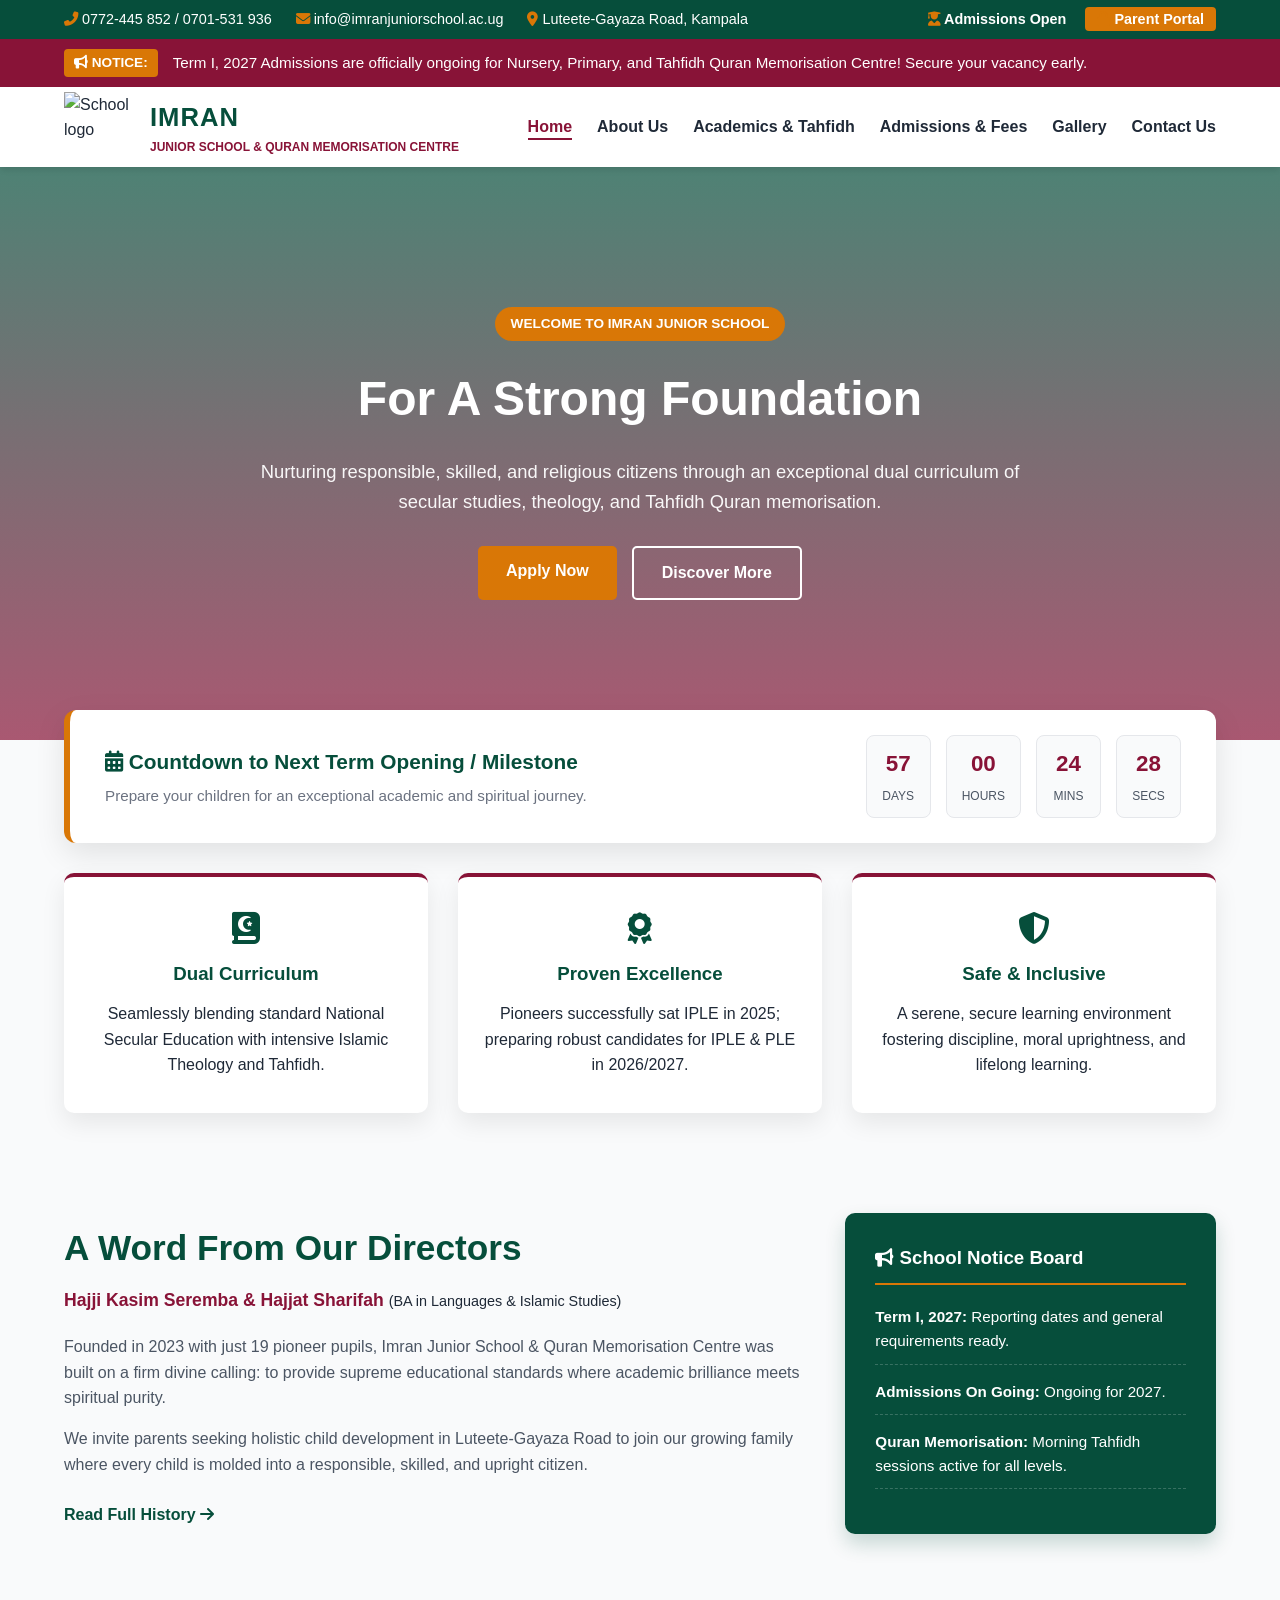
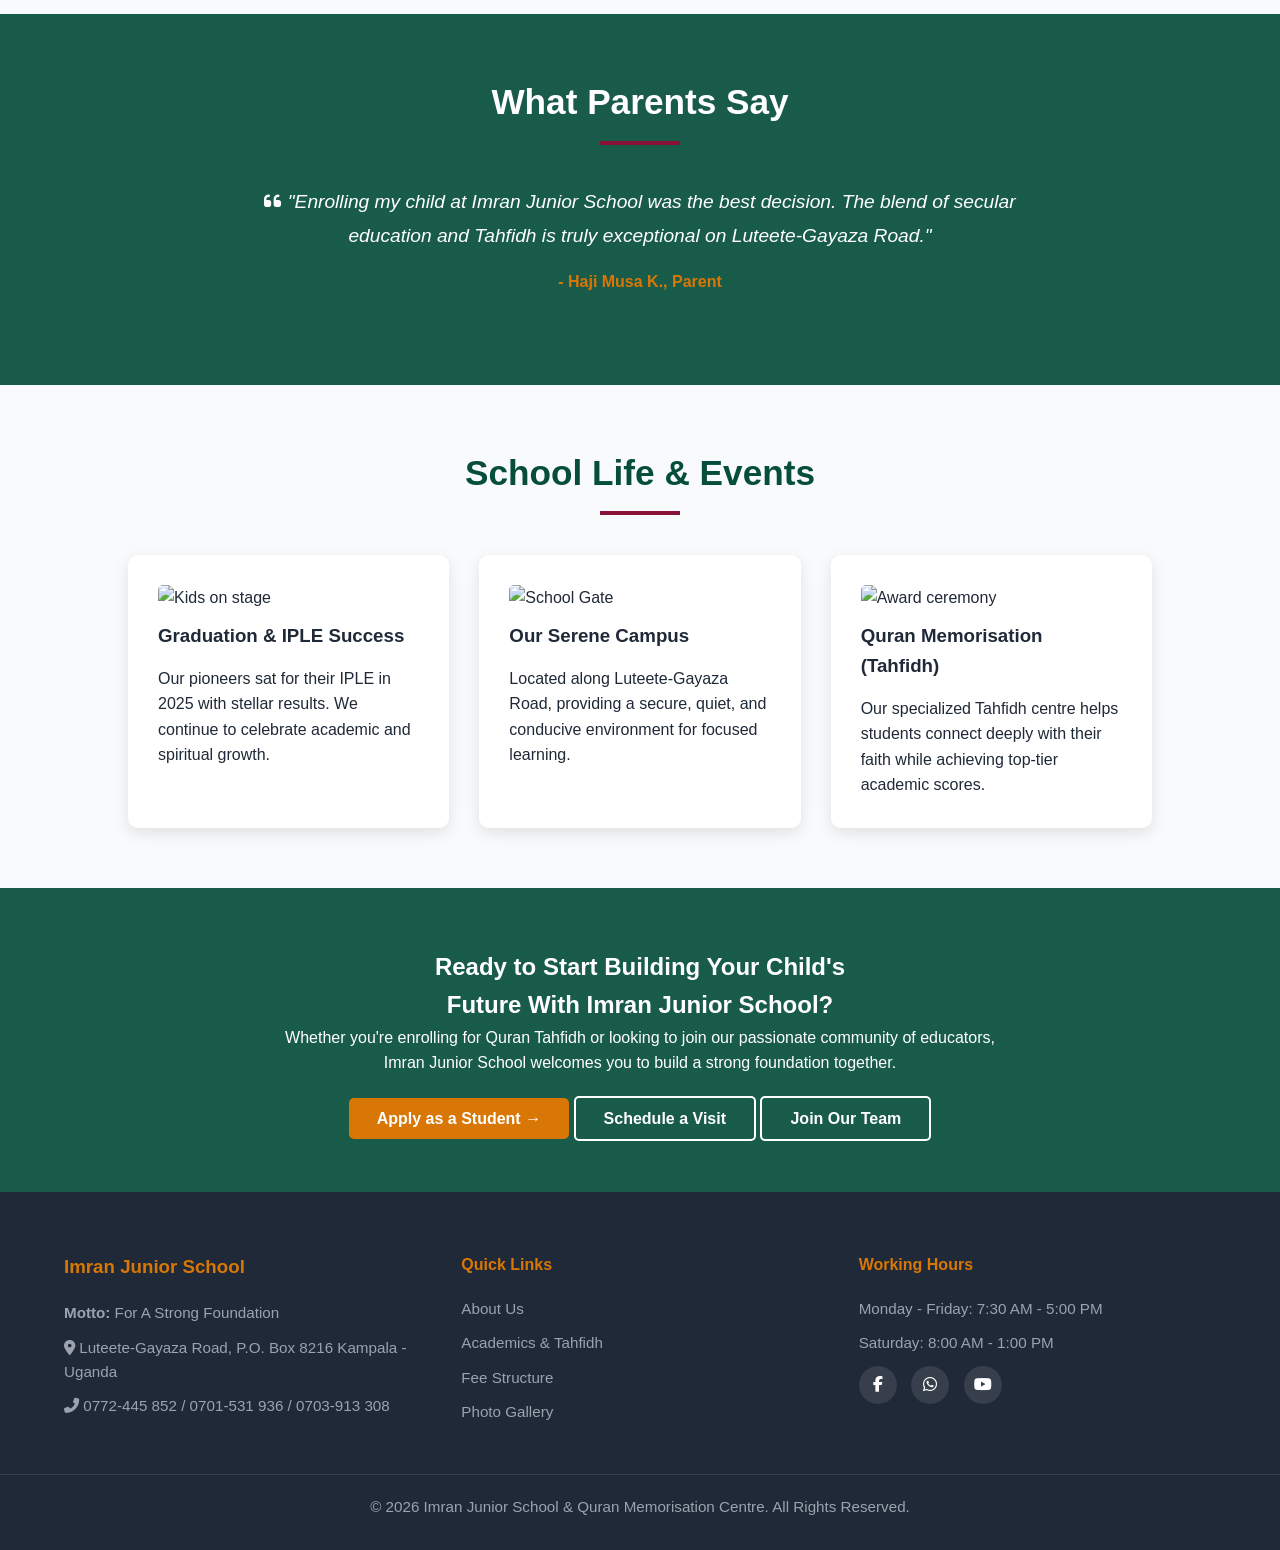
==== index.html @ ab1c9aec "Add files via upload" ====
<!DOCTYPE html>
<html lang="en">
<head>
    <meta charset="UTF-8">
    <meta name="viewport" content="width=device-width, initial-scale=1.0">
    
    <!-- Comprehensive SEO Meta Tags -->
    <title>Imran Junior School & Quran Memorisation Centre | Home</title>
    <meta name="description" content="Imran Junior School & Quran Memorisation Centre along Luteete-Gayaza Road provides an exceptional dual curriculum blending national secular primary education, Islamic theology, and Tahfidh Quran memorisation.">
    <meta name="keywords" content="Imran Junior School, dual curriculum schools Uganda, Quran memorisation centre Kampala, Tahfidh school Luteete Gayaza Road, primary schools in Uganda, Islamic and secular education">
    <meta name="author" content="Imran Junior School">
    <link rel="canonical" href="https://imranjuniorschool.ac.ug/">

    <!-- Open Graph / Social Media Meta Tags (Facebook, WhatsApp, LinkedIn, Instagram) -->
    <meta property="og:type" content="website">
    <meta property="og:url" content="https://imranjuniorschool.ac.ug/">
    <meta property="og:title" content="Imran Junior School & Quran Memorisation Centre">
    <meta property="og:description" content="Discover excellence in dual curriculum education—blending secular primary studies with intensive Tahfidh Quran memorisation along Luteete-Gayaza Road.">
    <meta property="og:image" content="https://imranjuniorschool.ac.ug/images/Entrance.jpeg">

    <!-- Twitter / X Card Meta Tags -->
    <meta name="twitter:card" content="summary_large_image">
    <meta name="twitter:title" content="Imran Junior School & Quran Memorisation Centre">
    <meta name="twitter:description" content="Nurturing responsible, skilled, and religious citizens through an exceptional dual curriculum of secular and religious studies.">
    <meta name="twitter:image" content="https://imranjuniorschool.ac.ug/images/Entrance.jpeg">

    <link rel="icon" type="image/png" href="images/icon.png">
    <link rel="stylesheet" href="style.css">
    <link rel="stylesheet" href="https://cdnjs.cloudflare.com/ajax/libs/font-awesome/6.4.0/css/all.min.css">
</head>
<body>
    <!-- Top Bar -->
    <div class="top-bar">
        <div class="container top-bar-flex">
            <div class="contact-info">
                <span><i class="fas fa-phone-alt"></i> 0772-445 852 / 0701-531 936</span>
                <span><i class="fas fa-envelope"></i> info@imranjuniorschool.ac.ug</span>
                <span><i class="fas fa-map-marker-alt"></i> Luteete-Gayaza Road, Kampala</span>
            </div>
            <div class="portal-links">
                <a href="admissions.html"><i class="fas fa-user-graduate"></i> Admissions Open</a>
                <a href="contact.html" class="portal-btn"><i class="fas fa-lock"></i> Parent Portal</a>
            </div>
        </div>
    </div>

    <!-- Live Announcements Ticker -->
    <div class="announcement-ticker">
        <div class="container ticker-flex">
            <span class="ticker-badge"><i class="fas fa-bullhorn"></i> NOTICE:</span>
            <div class="ticker-text">
                <p>Term I, 2027 Admissions are officially ongoing for Nursery, Primary, and Tahfidh Quran Memorisation Centre! Secure your vacancy early.</p>
            </div>
        </div>
    </div>

    <!-- Navigation Header -->
    <header class="header">
        <div class="container nav-container">
            <div class="logo-icon">
                <img src="images/icon.png" alt="School logo" width="70" height="70">
                <div class="logo">
                    <h1>IMRAN</h1>
                    <p>Junior School & Quran Memorisation Centre</p>
                </div>                
            </div>
            <nav class="navbar" id="navbar">
                <ul class="nav-links">
                    <li><a href="index.html" class="active">Home</a></li>
                    <li><a href="about.html">About Us</a></li>
                    <li><a href="academics.html">Academics & Tahfidh</a></li>
                    <li><a href="admissions.html">Admissions & Fees</a></li>
                    <li><a href="gallery.html">Gallery</a></li>
                    <li><a href="contact.html">Contact Us</a></li>
                </ul>
            </nav>
            <div class="menu-toggle" id="mobile-menu">
                <i class="fas fa-bars"></i>
            </div>
        </div>
    </header>

    <!-- Hero Section with Top-Tier Layered Slideshow -->
    <section class="hero">
        <!-- Stacked Background Slide Layers -->
        <div class="hero-slides">
            <div class="hero-slide active" style="background-image: url('images/Entrance.jpeg');"></div>
            <div class="hero-slide" style="background-image: url('images/graduates.JPG');"></div>
            <div class="hero-slide" style="background-image: url('images/Quran memorisation.JPG');"></div>
        </div>
        <!-- Gradient Overlay for Text Readability -->
        <div class="hero-overlay"></div>

        <div class="hero-content">
            <span class="badge">Welcome to Imran Junior School</span>
            <h2>For A Strong Foundation</h2>
            <p>Nurturing responsible, skilled, and religious citizens through an exceptional dual curriculum of secular studies, theology, and Tahfidh Quran memorisation.</p>
            <div class="hero-btns">
                <a href="admissions.html" class="btn btn-primary">Apply Now</a>
                <a href="about.html" class="btn btn-secondary">Discover More</a>
            </div>
        </div>
    </section>

    <!-- Interactive Countdown Widget -->
    <section class="countdown-section container">
        <div class="countdown-card">
            <div class="countdown-info">
                <h3><i class="fas fa-calendar-alt"></i> Countdown to Next Term Opening / Milestone</h3>
                <p>Prepare your children for an exceptional academic and spiritual journey.</p>
            </div>
            <div class="countdown-timer" id="countdownTimer">
                <div class="time-box"><span id="days">00</span><small>Days</small></div>
                <div class="time-box"><span id="hours">00</span><small>Hours</small></div>
                <div class="time-box"><span id="minutes">00</span><small>Mins</small></div>
                <div class="time-box"><span id="seconds">00</span><small>Secs</small></div>
            </div>
        </div>
    </section>

    <!-- Quick Stats & Notice Board -->
    <section class="highlights container">
        <div class="highlight-card">
            <i class="fas fa-book-quran fa-2x"></i>
            <h3>Dual Curriculum</h3>
            <p>Seamlessly blending standard National Secular Education with intensive Islamic Theology and Tahfidh.</p>
        </div>
        <div class="highlight-card">
            <i class="fas fa-award fa-2x"></i>
            <h3>Proven Excellence</h3>
            <p>Pioneers successfully sat IPLE in 2025; preparing robust candidates for IPLE & PLE in 2026/2027.</p>
        </div>
        <div class="highlight-card">
            <i class="fas fa-shield-alt fa-2x"></i>
            <h3>Safe & Inclusive</h3>
            <p>A serene, secure learning environment fostering discipline, moral uprightness, and lifelong learning.</p>
        </div>
    </section>

    <!-- Welcome Message from Directors -->
    <section class="welcome-section container">
        <div class="welcome-grid">
            <div class="welcome-text">
                <h2>A Word From Our Directors</h2>
                <h4 class="director-names">Hajji Kasim Seremba & Hajjat Sharifah <span class="sub">(BA in Languages & Islamic Studies)</span></h4>
                <p>Founded in 2023 with just 19 pioneer pupils, Imran Junior School & Quran Memorisation Centre was built on a firm divine calling: to provide supreme educational standards where academic brilliance meets spiritual purity.</p>
                <p>We invite parents seeking holistic child development in Luteete-Gayaza Road to join our growing family where every child is molded into a responsible, skilled, and upright citizen.</p>
                <a href="about.html" class="read-more-btn">Read Full History <i class="fas fa-arrow-right"></i></a>
            </div>
            <div class="welcome-banner-box">
                <div class="notice-board">
                    <h3><i class="fas fa-bullhorn"></i> School Notice Board</h3>
                    <ul>
                        <li><strong>Term I, 2027:</strong> Reporting dates and general requirements ready.</li>
                        <li><strong>Admissions On Going:</strong> Ongoing for 2027.</li>
                        <li><strong>Quran Memorisation:</strong> Morning Tahfidh sessions active for all levels.</li>
                    </ul>
                </div>
            </div>
        </div>
    </section>

    <!-- Interactive Parent Testimonials Section -->
    <section class="testimonials-section">
        <div class="container">
            <h3 class="section-title" style="color:var(--white);">What Parents Say</h3>
            <div class="testimonial-slider" id="testimonialSlider">
                <div class="testimonial-item active">
                    <p><i class="fas fa-quote-left"></i> "Enrolling my child at Imran Junior School was the best decision. The blend of secular education and Tahfidh is truly exceptional on Luteete-Gayaza Road."</p>
                    <h4>- Haji Musa K., Parent</h4>
                </div>
                <div class="testimonial-item">
                    <p><i class="fas fa-quote-left"></i> "The discipline, care, and moral uprightness instilled in the pupils here are unmatched. Teachers are exceptionally dedicated."</p>
                    <h4>- Nambi Sarah, Parent</h4>
                </div>
                <div class="testimonial-item">
                    <p><i class="fas fa-quote-left"></i> "My daughter's Quran memorisation and confidence have grown tremendously. Thank you Hajji Kasim and the entire administration!"</p>
                    <h4>- Amina N., Parent</h4>
                </div>
            </div>
        </div>
    </section>

    <!-- School Life & Events Section -->
    <section class="section">
        <h3 class="section-title">School Life & Events</h3>
        <div class="grid-3">
            <div class="card">
                <img src="images/graduates.JPG" alt="Kids on stage" style="width:100%; height:200px; object-fit:cover; border-radius:5px; margin-bottom:10px;">
                <h3>Graduation & IPLE Success</h3>
                <p>Our pioneers sat for their IPLE in 2025 with stellar results. We continue to celebrate academic and spiritual growth.</p>
            </div>
            <div class="card">
                <img src="images/Entrance.jpeg" alt="School Gate" style="width:100%; height:200px; object-fit:cover; border-radius:5px; margin-bottom:10px;">
                <h3>Our Serene Campus</h3>
                <p>Located along Luteete-Gayaza Road, providing a secure, quiet, and conducive environment for focused learning.</p>
            </div>
            <div class="card">
                <img src="images/Quran memorisation.JPG" alt="Award ceremony" style="width:100%; height:200px; object-fit:cover; border-radius:5px; margin-bottom:10px;">
                <h3>Quran Memorisation (Tahfidh)</h3>
                <p>Our specialized Tahfidh centre helps students connect deeply with their faith while achieving top-tier academic scores.</p>
            </div>
        </div>
    </section>

    <!-- Call to Action Section -->
    <section class="testimonials-section">
        <div>
            <h1>Ready to Start Building Your Child's <br><span>Future With Imran Junior School?</span></h1>
            <p>Whether you're enrolling for Quran Tahfidh or looking to join our passionate community of educators,<br>Imran Junior School welcomes you to build a strong foundation together.</p>

            <div class="action-btns">
                <a href="admissions.html" class="btn btn-primary">Apply as a Student &rarr;</a>
                <a href="contact.html" class="btn btn-secondary">Schedule a Visit</a>
                <a href="contact.html" class="btn btn-secondary">Join Our Team</a>
            </div>
        </div>
    </section>

    <!-- Footer -->
    <footer class="footer">
        <div class="container footer-grid">
            <div>
                <h3>Imran Junior School</h3>
                <p><strong>Motto:</strong> For A Strong Foundation</p>
                <p><i class="fas fa-map-marker-alt"></i> Luteete-Gayaza Road, P.O. Box 8216 Kampala - Uganda</p>
                <p><i class="fas fa-phone-alt"></i> 0772-445 852 / 0701-531 936 / 0703-913 308</p>
            </div>
            <div>
                <h4>Quick Links</h4>
                <ul>
                    <li><a href="about.html">About Us</a></li>
                    <li><a href="academics.html">Academics & Tahfidh</a></li>
                    <li><a href="admissions.html">Fee Structure</a></li>
                    <li><a href="gallery.html">Photo Gallery</a></li>
                </ul>
            </div>
            <div>
                <h4>Working Hours</h4>
                <p>Monday - Friday: 7:30 AM - 5:00 PM</p>
                <p>Saturday: 8:00 AM - 1:00 PM</p>
                <div class="social-icons">
                    <a href="#"><i class="fab fa-facebook-f"></i></a>
                    <a href="#"><i class="fab fa-whatsapp"></i></a>
                    <a href="#"><i class="fab fa-youtube"></i></a>
                </div>
            </div>
        </div>
        <div class="footer-bottom">
            <p>&copy; 2026 Imran Junior School & Quran Memorisation Centre. All Rights Reserved.</p>
        </div>
    </footer>

    <script src="script.js" defer></script>
</body>
</html>
---- style.css ----
:root {
    --primary: #064e3b;
    --pimary-navyblue: #0033A0;
    --secondary: #881337;
    --accent: #d97706;
    --dark: #1f2937;
    --light: #f9fafb;
    --white: #ffffff;
    --transition: all 0.3s ease;
}

* {
    margin: 0;
    padding: 0;
    box-sizing: border-box;
    scroll-behavior: smooth;
    font-family: Arial, 'Segoe UI', Tahoma, Geneva, Verdana, sans-serif;
}

/* Enable global smooth scrolling */
html {
    scroll-behavior: smooth;
}

body {
    background-color: var(--light);
    color: var(--dark);
    line-height: 1.6;
}

.container {
    width: 90%;
    max-width: 1200px;
    margin: 0 auto;
}

/* Top Bar */
.top-bar {
    background-color: var(--primary);
    color: var(--white);
    font-size: 0.9rem;
    padding: 8px 0;
}

.top-bar-flex {
    display: flex;
    justify-content: space-between;
    align-items: center;
    flex-wrap: wrap;
    gap: 10px;
}

.contact-info span {
    margin-right: 20px;
}

.contact-info i, .portal-links i {
    color: var(--accent);
}

.portal-links a {
    color: var(--white);
    text-decoration: none;
    margin-left: 15px;
    font-weight: 600;
}

.portal-btn {
    background: var(--accent);
    padding: 4px 12px;
    border-radius: 4px;
}

/* Header & Navbar */
.header {
    background: var(--white);
    box-shadow: 0 4px 6px -1px rgba(0,0,0,0.1);
    position: sticky;
    top: 0;
    z-index: 1000;
}

.nav-container {
    display: flex;
    justify-content: space-between;
    align-items: center;
    padding: 5px 0;
}

.logo-icon{
    display: flex;
    gap: 16px;
    align-items: center;
    justify-content: center;
}

.logo h1 {
    font-size: 1.6rem;
    color: var(--primary);
    font-weight: 800;
    letter-spacing: 1px;
}

.logo p {
    font-size: 0.75rem;
    color: var(--secondary);
    font-weight: 700;
    text-transform: uppercase;
}

.nav-links {
    list-style: none;
    display: flex;
    gap: 25px;
}

.nav-links a {
    text-decoration: none;
    color: var(--dark);
    font-weight: 600;
    transition: var(--transition);
}

.nav-links a:hover, .nav-links a.active {
    color: var(--secondary);
    border-bottom: 2px solid var(--secondary);
    padding-bottom: 3px;
}

.menu-toggle {
    display: none;
    font-size: 1.5rem;
    cursor: pointer;
    color: var(--primary);
}

/* Hero Section with Smooth Crossfade Easing */
.hero {
    position: relative;
    color: var(--white);
    text-align: center;
    padding: 140px 20px;
    overflow: hidden;
    z-index: 1;
    min-height: 550px;
    display: flex;
    align-items: center;
    justify-content: center;
}

/* Container holding stacked background slides */
.hero-slides {
    position: absolute;
    top: 0;
    left: 0;
    width: 100%;
    height: 100%;
    z-index: -2;
}

/* Individual Slide Layer */
.hero-slide {
    position: absolute;
    top: 0;
    left: 0;
    width: 100%;
    height: 100%;
    background-size: cover;
    background-position: center;
    opacity: 0;
    transform: scale(1);
    transition: opacity 1.8s cubic-bezier(0.4, 0, 0.2, 1), transform 6s ease-out;
    will-change: opacity, transform;
}

/* Active Slide with Cinematic Ken Burns Zoom Effect */
.hero-slide.active {
    opacity: 1;
    transform: scale(1.06);
}

/* Gradient Readability Overlay */
.hero-overlay {
    position: absolute;
    top: 0;
    left: 0;
    width: 100%;
    height: 100%;
    background: linear-gradient(rgba(6, 78, 59, 0.7), rgba(136, 19, 55, 0.7));
    z-index: -1;
}

.hero-content {
    max-width: 800px;
    margin: 0 auto;
}

.badge {
    background: var(--accent);
    color: var(--white);
    padding: 6px 16px;
    border-radius: 20px;
    font-size: 0.85rem;
    font-weight: 700;
    text-transform: uppercase;
    display: inline-block;
    margin-bottom: 20px;
}

.hero h2 {
    font-size: 3rem;
    margin-bottom: 20px;
    font-weight: 800;
}

.hero p {
    font-size: 1.15rem;
    margin-bottom: 30px;
    opacity: 0.95;
}

.hero-btns {
    display: flex;
    justify-content: center;
    gap: 15px;
}

.action-btns{
    margin: 30px 0 0 0;
}

@media (max-width:668px){
    .action-btns{
        font-size: 0.7rem;
    }
}

.btn {
    padding: 12px 28px;
    border-radius: 5px;
    text-decoration: none;
    font-weight: 700;
    transition: var(--transition);
}

.btn-primary {
    background: var(--accent);
    color: var(--white);
}

.btn-primary:hover {
    background: #b45309;
}

.btn-secondary {
    background: transparent;
    color: var(--white);
    border: 2px solid var(--white);
}

.btn-secondary:hover {
    background: var(--white);
    color: var(--primary);
}


/* Live Announcement Ticker Styles */
.announcement-ticker {
    background: var(--secondary);
    color: var(--white);
    padding: 10px 0;
    overflow: hidden;
    font-size: 0.95rem;
}

.ticker-flex {
    display: flex;
    align-items: center;
    gap: 15px;
}

.ticker-badge {
    background: var(--accent);
    padding: 3px 10px;
    border-radius: 4px;
    font-weight: 700;
    font-size: 0.85rem;
    white-space: nowrap;
}

.ticker-text p {
    white-space: nowrap;
    animation: tickerScroll 20s linear infinite;
}

@keyframes tickerScroll {
    0% { transform: translateX(100%); }
    100% { transform: translateX(-100%); }
}

/* Countdown Section Styles */
.countdown-section {
    margin: -30px auto 80px auto;
    position: relative;
    z-index: 15;
}

.countdown-card {
    background: var(--white);
    padding: 25px 35px;
    border-radius: 12px;
    box-shadow: 0 10px 30px rgba(0,0,0,0.1);
    display: flex;
    justify-content: space-between;
    align-items: center;
    flex-wrap: wrap;
    gap: 20px;
    border-left: 6px solid var(--accent);
}

.countdown-info h3 {
    color: var(--primary);
    font-size: 1.3rem;
    margin-bottom: 5px;
}

.countdown-info p {
    color: #6b7280;
    font-size: 0.95rem;
}

.countdown-timer {
    display: flex;
    gap: 15px;
}

.time-box {
    background: var(--light);
    border: 1px solid #e5e7eb;
    padding: 10px 15px;
    border-radius: 8px;
    text-align: center;
    min-width: 65px;
}

.time-box span {
    display: block;
    font-size: 1.4rem;
    font-weight: 800;
    color: var(--secondary);
}

.time-box small { 
    font-size: 0.75rem;
    color: #4b5563;
    text-transform: uppercase;
}

/* Testimonials Section Styles */
.testimonials-section {
    background: linear-gradient(rgba(6, 78, 59, 0.92), rgba(6, 78, 59, 0.92)), url('images/Entrance.jpeg') center/cover no-repeat;
    padding: 60px 0;
    text-align: center;
    color: var(--white);
}

.testimonial-slider {
    max-width: 800px;
    margin: 0 auto;
    position: relative;
    min-height: 140px;
}

.testimonial-item {
    display: none;
    animation: fadeIn 0.8s ease-in-out;
}

.testimonial-item.active {
    display: block;
}

.testimonial-item p {
    font-size: 1.2rem;
    font-style: italic;
    margin-bottom: 15px;
    line-height: 1.8;
}

.testimonial-item h4 {
    color: var(--accent);
    font-size: 1rem;
    font-weight: 600;
}

@keyframes fadeIn {
    from { opacity: 0; transform: translateY(10px); }
    to { opacity: 1; transform: translateY(0); }
}

@media(max-width: 768px) {
    .countdown-card {
        flex-direction: column;
        text-align: center;
    }
    .countdown-timer {
        justify-content: center;
    }
    .top-bar{
        display: none;
    }
}

/* General Sections */
.section {
    padding: 60px 10%;
}

.section-title {
    text-align: center;
    margin-bottom: 40px;
    color: var(--primary);
    font-size: 2.2rem;
    position: relative;
}

.section-title::after {
    content: '';
    display: block;
    width: 80px;
    height: 4px;
    background: var(--secondary);
    margin: 10px auto;
}

/* Cards & Grids */
.grid-3 {
    display: grid;
    grid-template-columns: repeat(auto-fit, minmax(300px, 1fr));
    gap: 30px;
}

.card {
    background: white;
    padding: 30px;
    border-radius: 10px;
    box-shadow: 0 5px 15px rgba(0,0,0,0.1);
    border-top: 5px solid var(--primary-yellow);
    transition: transform 0.3s;
}

.card:hover {
    transform: translateY(-10px);
}

.card h3 {
    color: var(--primary-blue);
    margin-bottom: 15px;
}

/*contact*/
.contact-section{
    background-color: var(--pimary-navyblue);
    height: 400px;
    display: flex;
    justify-content: center;
    align-items: center;
    text-align: center;
}
.contact-content{
    padding: 12px 18px;
    text-align: center;
    color:  var(--white);
}
.contact-content h1{
    font-weight: 700;
    font-size: 2.8rem;
    word-spacing: 0.3px;
    line-height: 1.1;
}
.contact-content h1 span{
    color: var(--primary-yellow);
}
.contact-content p{
    padding: 20px;
    font-weight: 400px;
    font-size: 18px;
}
.btn-apply, .schedule-btn, .team-btn{
    color: var(--white);
    text-align: center;
    font-size: 1.1rem;
    font-weight: 500;
    padding: 12px 17px;
    margin: 0 8px;
    border-radius: 10px;
    border: 1px solid var(--white);
    transition: var(--transition);
    text-decoration: none;
}
.btn-apply{
    background-color: purple;
    border: none;
}
.schedule-btn, .team-btn{
    background-color: #2d3748aa;
}
.btn-apply:hover, .schedule-btn:hover, .team-btn:hover{
    transform: translateY(-2px);
    background-color: #064e3b;
    cursor: pointer;
}

/* Highlights */
.highlights {
    display: grid;
    grid-template-columns: repeat(auto-fit, minmax(300px, 1fr));
    gap: 30px;
    margin-top: -50px;
    position: relative;
    z-index: 10;
    margin-bottom: 60px;
}

.highlight-card {
    background: var(--white);
    padding: 35px 25px;
    border-radius: 10px;
    box-shadow: 0 10px 25px rgba(0,0,0,0.08);
    text-align: center;
    transition: var(--transition);
    border-top: 4px solid var(--secondary);
}

.highlight-card:hover {
    transform: translateY(-8px);
}

.highlight-card i {
    color: var(--primary);
    margin-bottom: 15px;
}

.highlight-card h3 {
    margin-bottom: 12px;
    color: var(--primary);
}

/* Welcome Section */
.welcome-section {
    padding: 40px 0 80px 0;
}

.welcome-grid {
    display: grid;
    grid-template-columns: 2fr 1fr;
    gap: 40px;
    align-items: center;
}

.welcome-text h2 {
    color: var(--primary);
    font-size: 2.2rem;
    margin-bottom: 10px;
}

.director-names {
    color: var(--secondary);
    margin-bottom: 20px;
    font-size: 1.1rem;
}

.director-names .sub {
    font-size: 0.9rem;
    font-weight: normal;
    color: var(--dark);
}

.welcome-text p {
    margin-bottom: 15px;
    color: #4b5563;
}

.read-more-btn {
    display: inline-block;
    margin-top: 10px;
    color: var(--primary);
    font-weight: 700;
    text-decoration: none;
}

.read-more-btn:hover {
    color: var(--secondary);
}

.notice-board {
    background: var(--primary);
    color: var(--white);
    padding: 30px;
    border-radius: 10px;
    box-shadow: 0 10px 20px rgba(6, 78, 59, 0.2);
}

.notice-board h3 {
    margin-bottom: 20px;
    border-bottom: 2px solid var(--accent);
    padding-bottom: 10px;
}

.notice-board ul {
    list-style: none;
}

.notice-board li {
    margin-bottom: 15px;
    font-size: 0.95rem;
    border-bottom: 1px dashed rgba(255,255,255,0.2);
    padding-bottom: 10px;
}

/* Footer */
.footer {
    background: var(--dark);
    color: var(--white);
    padding: 60px 0 20px 0;
}

.footer-grid {
    display: grid;
    grid-template-columns: repeat(auto-fit, minmax(250px, 1fr));
    gap: 40px;
    margin-bottom: 40px;
}

.footer h3, .footer h4 {
    color: var(--accent);
    margin-bottom: 20px;
}

.footer p, .footer li {
    margin-bottom: 10px;
    font-size: 0.95rem;
    color: #9ca3af;
}

.footer ul {
    list-style: none;
}

.footer ul a {
    color: #9ca3af;
    text-decoration: none;
    transition: var(--transition);
}

.footer ul a:hover {
    color: var(--white);
}

.social-icons a {
    display: inline-block;
    background: rgba(255,255,255,0.1);
    width: 38px;
    height: 38px;
    border-radius: 50%;
    text-align: center;
    line-height: 38px;
    color: var(--white);
    margin-right: 10px;
    transition: var(--transition);
}

.social-icons a:hover {
    background: var(--secondary);
}

.footer-bottom {
    text-align: center;
    border-top: 1px solid rgba(255,255,255,0.1);
    padding-top: 20px;
    font-size: 0.9rem;
    color: #9ca3af;
}

/* Responsive */
@media(max-width: 768px) {
    .nav-links {
        display: none;
        flex-direction: column;
        position: absolute;
        top: 100%;
        left: 0;
        width: 100%;
        background: var(--white);
        padding: 20px;
        box-shadow: 0 10px 15px rgba(0,0,0,0.1);
    }
    .nav-links.active {
        display: flex;
    }
    .menu-toggle {
        display: block;
    }
    .hero h2 {
        font-size: 2.2rem;
    }
    .welcome-grid {
        grid-template-columns: 1fr;
    }
}

/* ==========================================================
    ABOUT US PAGE ENHANCEMENTS & STYLES
   ========================================================== */
.page-banner {
    background: linear-gradient(rgba(8, 8, 8, 0.6) 10%,rgba(0, 17, 15, 0.745) ), url('images/371A2172.JPG') center/cover no-repeat;
    color: var(--white);
    text-align: center;
    padding: 80px 20px;
    min-height: 540px;
}

.page-banner h2 {
    font-size: 2.5rem;
    margin-bottom: 10px;
}

.about-main {
    padding: 60px 0;
}

.about-grid {
    display: grid;
    grid-template-columns: 1.5fr 1fr;
    gap: 40px;
    align-items: start;
    margin-bottom: 60px;
}

.about-content h3 {
    color: var(--primary);
    font-size: 2rem;
    margin-bottom: 20px;
}

.about-content p {
    margin-bottom: 15px;
    font-size: 1.05rem;
    color: #374151;
}

.mission-vision-box {
    display: flex;
    flex-direction: column;
    gap: 20px;
}

.mv-card {
    background: var(--white);
    padding: 25px;
    border-radius: 8px;
    box-shadow: 0 4px 15px rgba(0,0,0,0.05);
    border-left: 5px solid var(--secondary);
}

.mv-card h4 {
    color: var(--primary);
    margin-bottom: 8px;
    display: flex;
    align-items: center;
    gap: 10px;
}

.core-values-section h3 {
    text-align: center;
    color: var(--primary);
    font-size: 2rem;
    margin-bottom: 40px;
}

.values-grid {
    display: grid;
    grid-template-columns: repeat(auto-fit, minmax(250px, 1fr));
    gap: 25px;
}

.value-item {
    background: var(--white);
    padding: 30px;
    border-radius: 10px;
    text-align: center;
    box-shadow: 0 5px 15px rgba(0,0,0,0.05);
    transition: var(--transition);
    border-bottom: 4px solid var(--accent);
}

.value-item:hover {
    transform: translateY(-5px);
}

.value-item i {
    font-size: 2rem;
    color: var(--secondary);
    margin-bottom: 15px;
    display: block;
    position: relative;
}

.value-item i span {
    position: absolute;
    top: -10px;
    right: 35%;
    font-size: 0.75rem;
    background: var(--primary);
    color: var(--white);
    padding: 2px 6px;
    border-radius: 50%;
}

.value-item h4 {
    color: var(--primary);
    margin-bottom: 10px;
}

/* Timeline Section */
.history-timeline-section {
    margin: 60px 0;
}

.timeline-grid {
    display: grid;
    grid-template-columns: repeat(auto-fit, minmax(300px, 1fr));
    gap: 30px;
    margin-top: 30px;
}

.timeline-item {
    background: var(--white);
    padding: 30px;
    border-radius: 10px;
    box-shadow: 0 5px 15px rgba(0,0,0,0.05);
    position: relative;
    border-top: 4px solid var(--primary);
}

.timeline-year {
    display: inline-block;
    background: var(--accent);
    color: var(--white);
    padding: 4px 12px;
    border-radius: 20px;
    font-weight: 700;
    font-size: 0.85rem;
    margin-bottom: 15px;
}

.timeline-item h4 {
    color: var(--secondary);
    font-size: 1.2rem;
    margin-bottom: 10px;
}

.timeline-item p {
    color: #4b5563;
    font-size: 0.95rem;
}

/* Director's Desk Box */
.directors-desk-box {
    background: linear-gradient(rgba(6, 78, 59, 0.95), rgba(6, 78, 59, 0.95)), url('images/Entrance.jpeg') center/cover no-repeat;
    color: var(--white);
    padding: 50px;
    border-radius: 12px;
    margin: 60px 0;
    box-shadow: 0 10px 30px rgba(0,0,0,0.1);
}

.desk-content {
    max-width: 800px;
    margin: 0 auto;
    text-align: center;
}

.desk-content h3 {
    color: var(--accent);
    font-size: 2rem;
    margin-bottom: 20px;
}

.desk-content p {
    font-size: 1.1rem;
    line-height: 1.8;
    margin-bottom: 25px;
    opacity: 0.95;
}

.director-signature {
    font-size: 1.05rem;
    color: var(--white);
    font-weight: 600;
}

.director-signature small {
    font-size: 0.85rem;
    color: #d1d5db;
    font-weight: normal;
}


@media(max-width: 768px) {
    .about-grid {
        grid-template-columns: 1fr;
    }
}

/* ==========================================================
   ACADEMICS PAGE INTERACTIVE TABS & ENHANCEMENT STYLES
   ========================================================== */

/* Tab Navigation Buttons */
.tab-buttons {
    display: flex;
    justify-content: center;
    gap: 15px;
    margin-bottom: 30px;
    flex-wrap: wrap;
}

.tab-btn {
    background: var(--white);
    border: 2px solid var(--primary);
    color: var(--primary);
    padding: 12px 28px;
    border-radius: 30px;
    font-size: 1rem;
    font-weight: 700;
    cursor: pointer;
    transition: var(--transition);
}

.tab-btn:hover, .tab-btn.active {
    background: var(--primary);
    color: var(--white);
    box-shadow: 0 4px 12px rgba(6, 78, 59, 0.2);
}

/* Tab Content Visibility */
.tab-content {
    display: none;
    animation: fadeIn 0.5s ease-in-out;
}

.tab-content.active-tab {
    display: block;
}

/* Detail Grid Layout */
.curriculum-detail-grid {
    display: grid;
    grid-template-columns: 2fr 1fr;
    gap: 40px;
    background: var(--white);
    padding: 40px;
    border-radius: 12px;
    box-shadow: 0 8px 25px rgba(0,0,0,0.06);
    margin-bottom: 50px;
}

.detail-text h3 {
    color: var(--primary);
    font-size: 1.8rem;
    margin-bottom: 15px;
}

.subject-list {
    list-style: none;
    margin-top: 20px;
}

.subject-list li {
    margin-bottom: 12px;
    font-size: 1rem;
    color: var(--dark);
}

.subject-list i {
    color: var(--accent);
    margin-right: 10px;
}

.detail-highlight-card {
    background: var(--light);
    border-top: 5px solid var(--primary);
    padding: 30px 20px;
    border-radius: 8px;
    text-align: center;
}

.detail-highlight-card h4 {
    color: var(--primary);
    margin-bottom: 12px;
    font-size: 1.2rem;
}

.cocurricular-section {
    margin-top: 60px;
}

@media(max-width: 768px) {
    .curriculum-detail-grid {
        grid-template-columns: 1fr;
    }
}

.page-banner-ac {
    background: linear-gradient(rgba(8, 8, 8, 0.6) 10%,rgba(0, 17, 15, 0.745) ), url('images/371A2992.JPG') center/cover no-repeat;
    color: var(--white);
    text-align: center;
    padding: 80px 20px;
    min-height: 540px;
}
.academics-container {
    padding: 60px 0;
}

.academic-intro {
    text-align: center;
    max-width: 800px;
    margin: 0 auto 50px auto;
}

.academic-intro h3 {
    color: var(--primary);
    font-size: 2.2rem;
    margin-bottom: 15px;
}

.curriculum-grid {
    display: grid;
    grid-template-columns: repeat(auto-fit, minmax(320px, 1fr));
    gap: 40px;
    margin-bottom: 60px;
}

.curr-card {
    background: var(--white);
    padding: 40px 30px;
    border-radius: 12px;
    box-shadow: 0 8px 25px rgba(0,0,0,0.06);
    border-top: 5px solid var(--primary);
}

.curr-card.theology {
    border-top-color: var(--secondary);
}

.curr-card i {
    color: var(--primary);
    margin-bottom: 20px;
}

.curr-card.theology i {
    color: var(--secondary);
}

.curr-card h3 {
    color: var(--dark);
    margin-bottom: 15px;
    font-size: 1.5rem;
}

.curr-card ul {
    list-style: none;
    margin-top: 20px;
}

.curr-card li {
    margin-bottom: 10px;
    font-size: 0.95rem;
    display: flex;
    align-items: center;
    gap: 10px;
}

.curr-card li i {
    color: var(--accent);
    font-size: 1rem;
    margin: 0;
}

.classes-offered {
    text-align: center;
    background: var(--white);
    padding: 40px;
    border-radius: 10px;
    box-shadow: 0 4px 15px rgba(0,0,0,0.05);
}

.classes-offered h3 {
    color: var(--primary);
    margin-bottom: 25px;
    font-size: 1.8rem;
}

.classes-flex {
    display: flex;
    justify-content: center;
    gap: 20px;
    flex-wrap: wrap;
}

.class-badge {
    background: var(--light);
    border: 2px solid var(--primary);
    color: var(--primary);
    padding: 12px 24px;
    border-radius: 30px;
    font-weight: 700;
}

/*Admissions page*/
.page-banner-adM{
    background: linear-gradient(rgba(8, 8, 8, 0.6) 10%,rgba(0, 17, 15, 0.745) ), url('images/371A2174.JPG') center/cover no-repeat;
    color: var(--white);
}

.fees-container {
    padding: 60px 0;
}

.fees-intro {
    text-align: center;
    max-width: 700px;
    margin: 0 auto 50px auto;
}

.fees-intro h3 {
    color: var(--primary);
    font-size: 2.2rem;
    margin-bottom: 15px;
}

.fees-grid {
    display: grid;
    grid-template-columns: repeat(auto-fit, minmax(350px, 1fr));
    gap: 40px;
    margin-bottom: 60px;
}

.fee-card {
    background: var(--white);
    border-radius: 12px;
    box-shadow: 0 8px 25px rgba(0,0,0,0.06);
    overflow: hidden;
}

.fee-header {
    background: var(--primary);
    color: var(--white);
    padding: 20px;
    text-align: center;
    display: flex;
    align-items: center;
    justify-content: center;
    gap: 12px;
}

.fee-header.day {
    background: var(--secondary);
}

.fee-header h3 {
    font-size: 1.4rem;
}

.fee-table {
    width: 100%;
    border-collapse: collapse;
}

.fee-table tr {
    border-bottom: 1px solid #e5e7eb;
}

.fee-table tr:last-child {
    border-bottom: none;
}

.fee-table td {
    padding: 15px 20px;
    font-size: 0.95rem;
    color: var(--dark);
}

.fee-table td:last-child {
    text-align: right;
}

.highlight-row {
    background: #f0fdf4;
    font-weight: 600;
}

/* Calculator Widget */
.fee-calculator-box {
    background: var(--white);
    padding: 40px;
    border-radius: 12px;
    box-shadow: 0 8px 25px rgba(0,0,0,0.06);
    max-width: 600px;
    margin: 0 auto;
    border-top: 5px solid var(--accent);
}

.fee-calculator-box h3 {
    color: var(--primary);
    margin-bottom: 10px;
    text-align: center;
}

.fee-calculator-box p {
    text-align: center;
    margin-bottom: 25px;
    color: #6b7280;
}

.calc-form .form-group {
    margin-bottom: 20px;
}

.calc-form label {
    display: block;
    margin-bottom: 8px;
    font-weight: 600;
    color: var(--dark);
}

.calc-form select {
    width: 100%;
    padding: 12px;
    border: 1px solid #d1d5db;
    border-radius: 6px;
    font-size: 1rem;
    outline: none;
}

.calc-form button {
    width: 100%;
    margin-top: 10px;
    cursor: pointer;
}

.calc-result {
    margin-top: 30px;
    background: #f8fafc;
    padding: 20px;
    border-radius: 8px;
    text-align: center;
    border: 1px dashed var(--primary);
    display: none;
}

.calc-result h4 {
    color: var(--secondary);
    font-size: 1.4rem;
}

.calc-result span {
    color: var(--primary);
}

.small-note {
    font-size: 0.8rem;
    color: #6b7280;
    margin-top: 5px;
}

/* ==========================================================
   GALLERY LIGHTBOX MODAL STYLES
   ========================================================== */
.page-banner-gallery{
    background: linear-gradient(rgba(8, 8, 8, 0.6) 10%,rgba(0, 17, 15, 0.745) ), url('images/371A2044.JPG') center/cover no-repeat;
    color: var(--white);
}
.gallery-item {
    cursor: pointer;
}

.gallery-overlay p {
    font-size: 0.8rem;
    color: var(--accent);
    margin-top: 4px;
}

/* Lightbox Modal Container */
.lightbox-modal {
    display: none;
    position: fixed;
    z-index: 2000;
    padding-top: 60px;
    left: 0;
    top: 0;
    width: 100%;
    height: 100%;
    overflow: auto;
    background-color: rgba(0, 0, 0, 0.9);
}

/* Modal Image Content */
.lightbox-content {
    margin: auto;
    display: block;
    max-width: 85%;
    max-height: 75vh;
    border-radius: 8px;
    box-shadow: 0 5px 25px rgba(255,255,255,0.2);
    animation: zoomIn 0.3s ease;
}

/* Caption Under Lightbox */
#lightboxCaption {
    margin: 15px auto;
    text-align: center;
    color: var(--white);
    font-size: 1.2rem;
    width: 80%;
    max-width: 700px;
}

/* Close Button */
.lightbox-close {
    position: absolute;
    top: 25px;
    right: 40px;
    color: #f1f1f1;
    font-size: 45px;
    font-weight: bold;
    transition: 0.3s;
    cursor: pointer;
}

.lightbox-close:hover,
.lightbox-close:focus {
    color: var(--accent);
    text-decoration: none;
}

@keyframes zoomIn {
    from { transform: scale(0.8); opacity: 0; }
    to { transform: scale(1); opacity: 1; }
}

@media(max-width: 768px) {
    .lightbox-close {
        right: 20px;
        top: 15px;
        font-size: 35px;
    }
}

.gallery-container {
    padding: 60px 0;
    min-height: 540px;
}

.filter-buttons {
    display: flex;
    justify-content: center;
    gap: 15px;
    margin-bottom: 40px;
    flex-wrap: wrap;
}

.filter-btn {
    background: var(--white);
    border: 2px solid var(--primary);
    color: var(--primary);
    padding: 8px 20px;
    border-radius: 20px;
    cursor: pointer;
    font-weight: 600;
    transition: var(--transition);
}

.filter-btn:hover, .filter-btn.active {
    background: var(--primary);
    color: var(--white);
}

.gallery-grid {
    display: grid;
    grid-template-columns: repeat(auto-fit, minmax(280px, 1fr));
    gap: 25px;
}

.gallery-item {
    position: relative;
    border-radius: 10px;
    overflow: hidden;
    height: 260px;
    box-shadow: 0 5px 15px rgba(0,0,0,0.08);
}

.gallery-item img {
    width: 100%;
    height: 100%;
    object-fit: cover;
    transition: var(--transition);
}

.gallery-item:hover img {
    transform: scale(1.08);
}

.gallery-overlay {
    position: absolute;
    bottom: 0;
    left: 0;
    width: 100%;
    background: linear-gradient(transparent, rgba(6, 78, 59, 0.9));
    color: var(--white);
    padding: 20px 15px 15px 15px;
    transform: translateY(100%);
    transition: var(--transition);
}

.gallery-item:hover .gallery-overlay {
    transform: translateY(0);
}

.gallery-overlay h4 {
    font-size: 1rem;
    font-weight: 600;
}

/* Contact page*/
.contact-pg-bg-img{
    background: linear-gradient(rgba(8, 8, 8, 0.6) 10%,rgba(0, 17, 15, 0.745) ), url('images/371A2991.JPG.jpeg') center/cover no-repeat;
}
.contact-container {
    padding: 60px 0;
}

.contact-grid {
    display: grid;
    grid-template-columns: 1fr 1.2fr;
    gap: 40px;
}

.contact-details h3, .contact-form-box h3 {
    color: var(--primary);
    font-size: 2rem;
    margin-bottom: 15px;
}

.contact-details p {
    color: #4b5563;
    margin-bottom: 30px;
}

.contact-box-item {
    display: flex;
    gap: 20px;
    margin-bottom: 25px;
    align-items: flex-start;
}

.contact-box-item i {
    background: #f0fdf4;
    color: var(--primary);
    width: 50px;
    height: 50px;
    border-radius: 50%;
    display: flex;
    align-items: center;
    justify-content: center;
    font-size: 1.2rem;
    flex-shrink: 0;
}

.contact-box-item h4 {
    color: var(--dark);
    margin-bottom: 5px;
}

.contact-box-item p {
    color: #6b7280;
    margin: 0;
}

.contact-form-box {
    background: var(--white);
    padding: 40px;
    border-radius: 12px;
    box-shadow: 0 8px 25px rgba(0,0,0,0.06);
}

.contact-form-box .form-group {
    margin-bottom: 20px;
}

.contact-form-box label {
    display: block;
    margin-bottom: 8px;
    font-weight: 600;
    color: var(--dark);
}

.contact-form-box input, 
.contact-form-box select, 
.contact-form-box textarea {
    width: 100%;
    padding: 12px;
    border: 1px solid #d1d5db;
    border-radius: 6px;
    font-size: 1rem;
    outline: none;
}

.contact-form-box input:focus, 
.contact-form-box select:focus, 
.contact-form-box textarea:focus {
    border-color: var(--primary);
}
.hidden{
    display: none;
}

.success-message {
    margin-top: 20px;
    background: #f0fdf4;
    color: var(--primary);
    padding: 15px;
    border-radius: 6px;
    font-weight: 600;
    text-align: center;
}

@media(max-width: 768px) {
    .contact-grid {
        grid-template-columns: 1fr;
    }
}
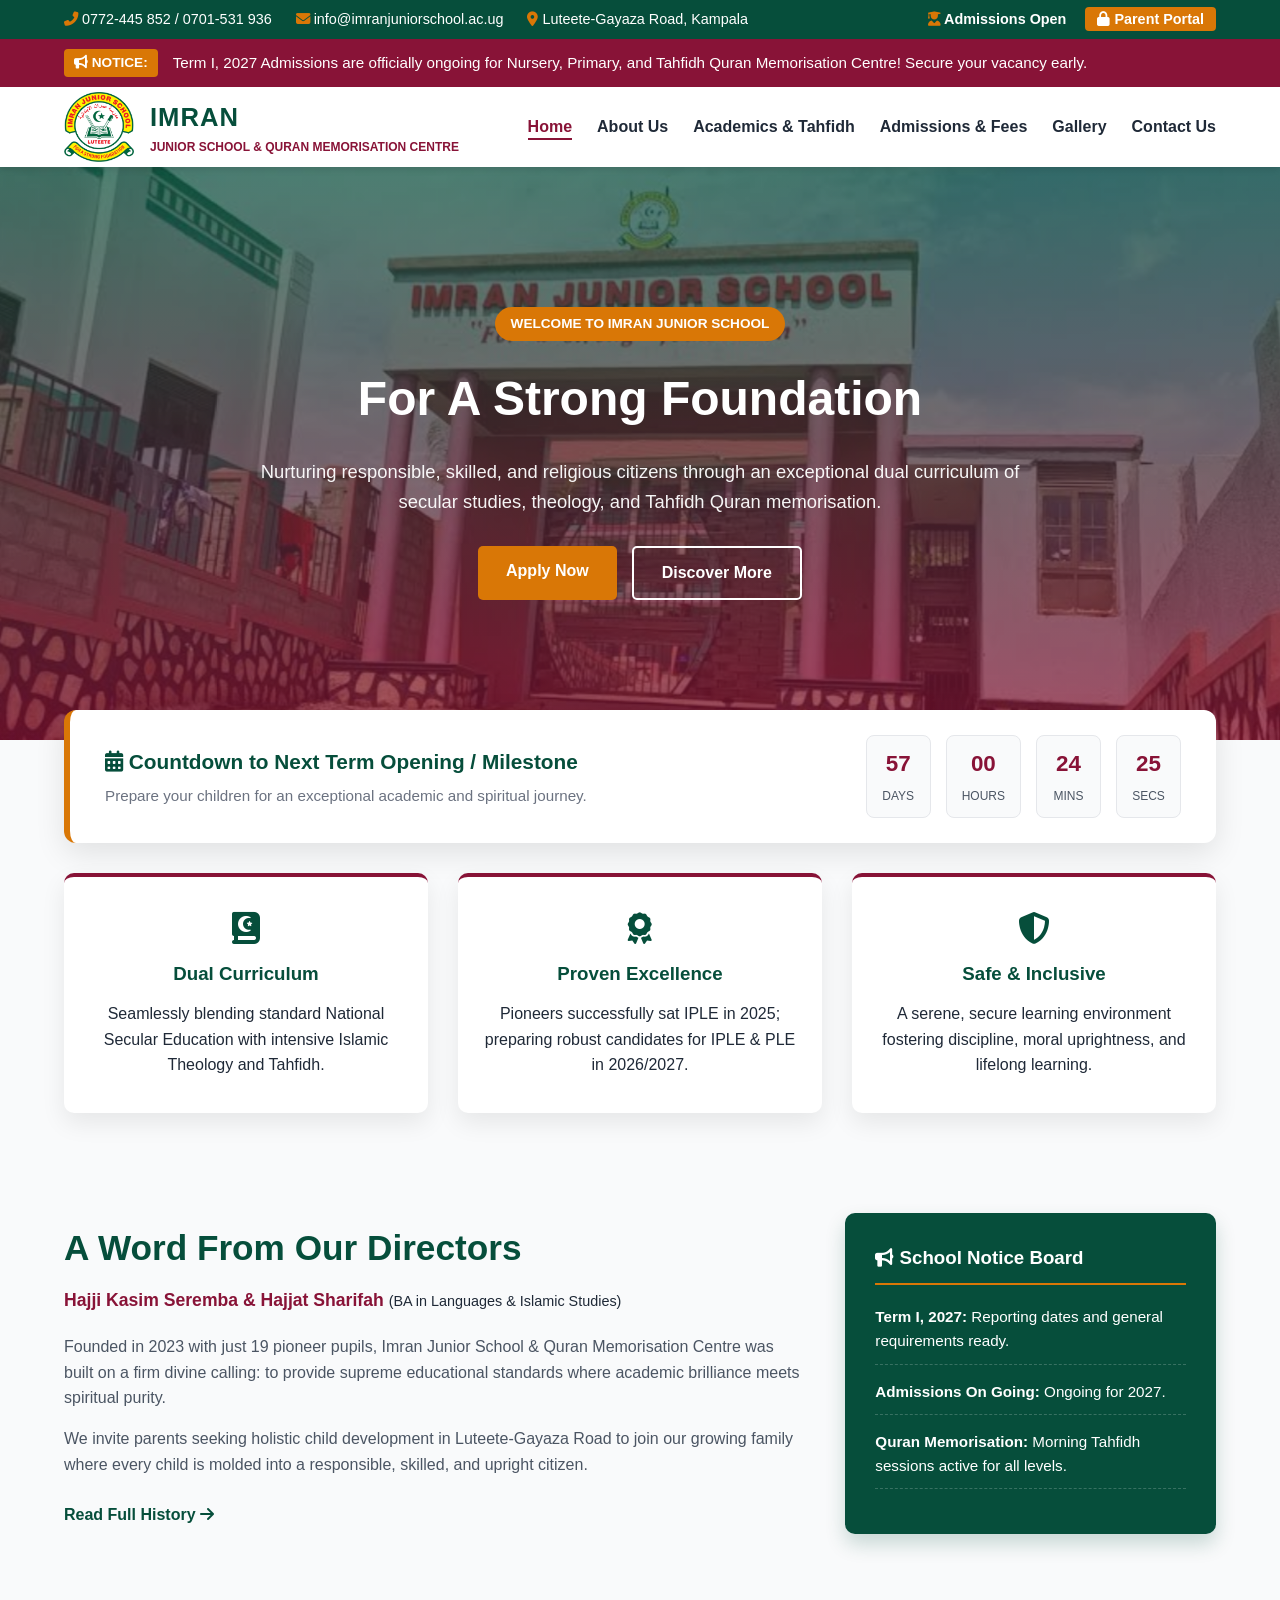
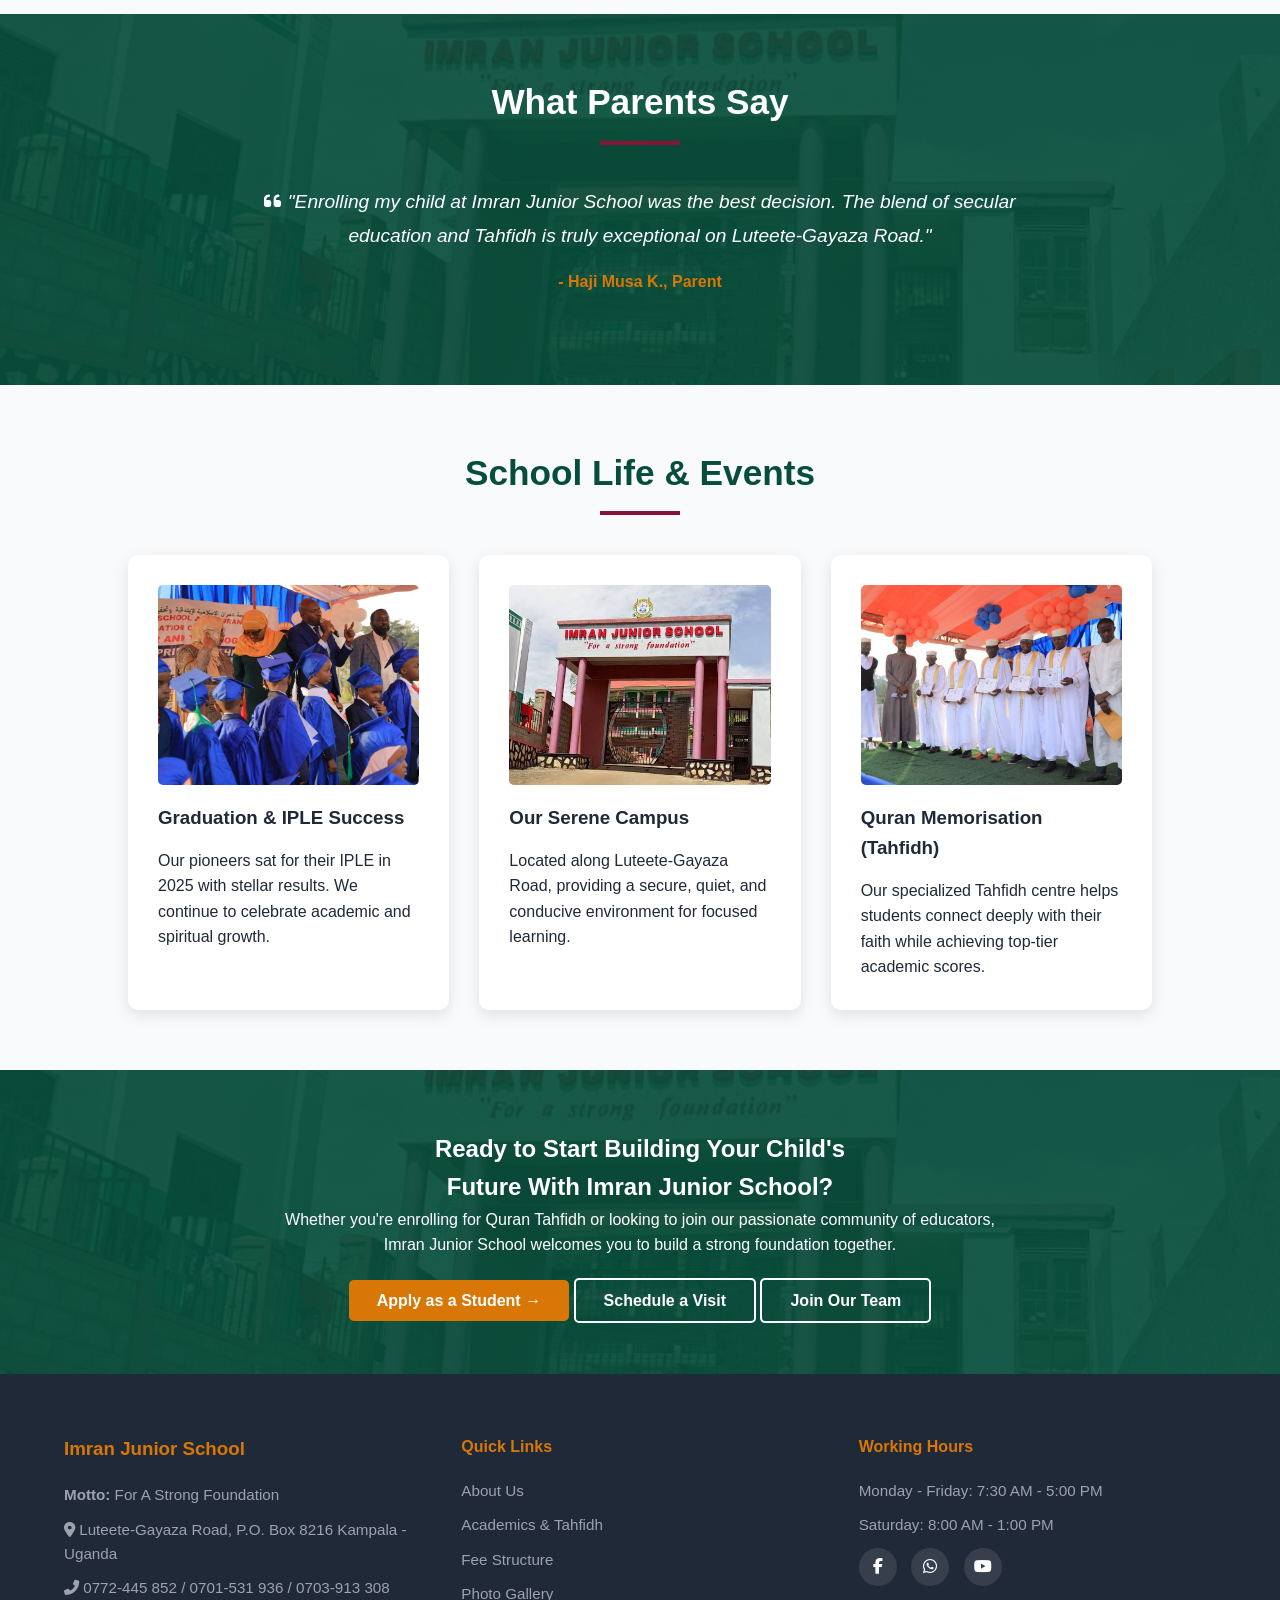
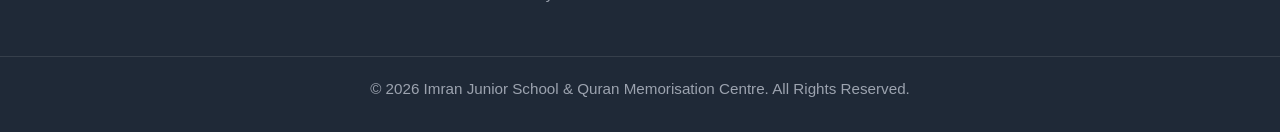
==== commit 38f2efbb: "Add files via upload" ====
--- a/index.html
+++ b/index.html
@@ -251,6 +251,6 @@
         </div>
     </footer>
 
-    <script src="script.js" defer></script>
+    <script src="script.js"></script>
 </body>
 </html>
--- a/style.css
+++ b/style.css
@@ -13,8 +13,7 @@
     margin: 0;
     padding: 0;
     box-sizing: border-box;
-    scroll-behavior: smooth;
-    font-family: Arial, 'Segoe UI', Tahoma, Geneva, Verdana, sans-serif;
+    font-family: 'Segoe UI', Tahoma, Geneva, Verdana, sans-serif;
 }
 
 /* Enable global smooth scrolling */
@@ -69,6 +68,43 @@
     background: var(--accent);
     padding: 4px 12px;
     border-radius: 4px;
+}
+
+.portal-btn i{
+    color: white;
+}
+
+/* Live Announcement Ticker Styles */
+.announcement-ticker {
+    background: var(--secondary);
+    color: var(--white);
+    padding: 10px 0;
+    overflow: hidden;
+    font-size: 0.95rem;
+}
+
+.ticker-flex {
+    display: flex;
+    align-items: center;
+    gap: 15px;
+}
+
+ .ticker-badge {
+    background: var(--accent);
+    padding: 3px 10px;
+    border-radius: 4px;
+    font-weight: 700;
+    font-size: 0.85rem;
+    white-space: nowrap;
+}
+.ticker-text p {
+    white-space: nowrap;
+    animation: tickerScroll 20s linear infinite;
+}
+
+@keyframes tickerScroll {
+    0% { transform: translateX(100%); }
+    100% { transform: translateX(-100%); }
 }
 
 /* Header & Navbar */
@@ -261,41 +297,6 @@
 .btn-secondary:hover {
     background: var(--white);
     color: var(--primary);
-}
-
-
-/* Live Announcement Ticker Styles */
-.announcement-ticker {
-    background: var(--secondary);
-    color: var(--white);
-    padding: 10px 0;
-    overflow: hidden;
-    font-size: 0.95rem;
-}
-
-.ticker-flex {
-    display: flex;
-    align-items: center;
-    gap: 15px;
-}
-
-.ticker-badge {
-    background: var(--accent);
-    padding: 3px 10px;
-    border-radius: 4px;
-    font-weight: 700;
-    font-size: 0.85rem;
-    white-space: nowrap;
-}
-
-.ticker-text p {
-    white-space: nowrap;
-    animation: tickerScroll 20s linear infinite;
-}
-
-@keyframes tickerScroll {
-    0% { transform: translateX(100%); }
-    100% { transform: translateX(-100%); }
 }
 
 /* Countdown Section Styles */
@@ -713,11 +714,10 @@
     ABOUT US PAGE ENHANCEMENTS & STYLES
    ========================================================== */
 .page-banner {
-    background: linear-gradient(rgba(8, 8, 8, 0.6) 10%,rgba(0, 17, 15, 0.745) ), url('images/371A2172.JPG') center/cover no-repeat;
+    background: linear-gradient(rgba(6, 78, 59, 0.9), rgba(136, 19, 55, 0.9)), url('images/Domitory.webp') center/cover no-repeat;
     color: var(--white);
     text-align: center;
     padding: 80px 20px;
-    min-height: 540px;
 }
 
 .page-banner h2 {
@@ -1012,13 +1012,6 @@
     }
 }
 
-.page-banner-ac {
-    background: linear-gradient(rgba(8, 8, 8, 0.6) 10%,rgba(0, 17, 15, 0.745) ), url('images/371A2992.JPG') center/cover no-repeat;
-    color: var(--white);
-    text-align: center;
-    padding: 80px 20px;
-    min-height: 540px;
-}
 .academics-container {
     padding: 60px 0;
 }
@@ -1119,11 +1112,6 @@
 }
 
 /*Admissions page*/
-.page-banner-adM{
-    background: linear-gradient(rgba(8, 8, 8, 0.6) 10%,rgba(0, 17, 15, 0.745) ), url('images/371A2174.JPG') center/cover no-repeat;
-    color: var(--white);
-}
-
 .fees-container {
     padding: 60px 0;
 }
@@ -1278,10 +1266,7 @@
 /* ==========================================================
    GALLERY LIGHTBOX MODAL STYLES
    ========================================================== */
-.page-banner-gallery{
-    background: linear-gradient(rgba(8, 8, 8, 0.6) 10%,rgba(0, 17, 15, 0.745) ), url('images/371A2044.JPG') center/cover no-repeat;
-    color: var(--white);
-}
+
 .gallery-item {
     cursor: pointer;
 }
@@ -1360,7 +1345,6 @@
 
 .gallery-container {
     padding: 60px 0;
-    min-height: 540px;
 }
 
 .filter-buttons {
@@ -1434,9 +1418,6 @@
 }
 
 /* Contact page*/
-.contact-pg-bg-img{
-    background: linear-gradient(rgba(8, 8, 8, 0.6) 10%,rgba(0, 17, 15, 0.745) ), url('images/371A2991.JPG.jpeg') center/cover no-repeat;
-}
 .contact-container {
     padding: 60px 0;
 }
@@ -1522,9 +1503,6 @@
 .contact-form-box textarea:focus {
     border-color: var(--primary);
 }
-.hidden{
-    display: none;
-}
 
 .success-message {
     margin-top: 20px;
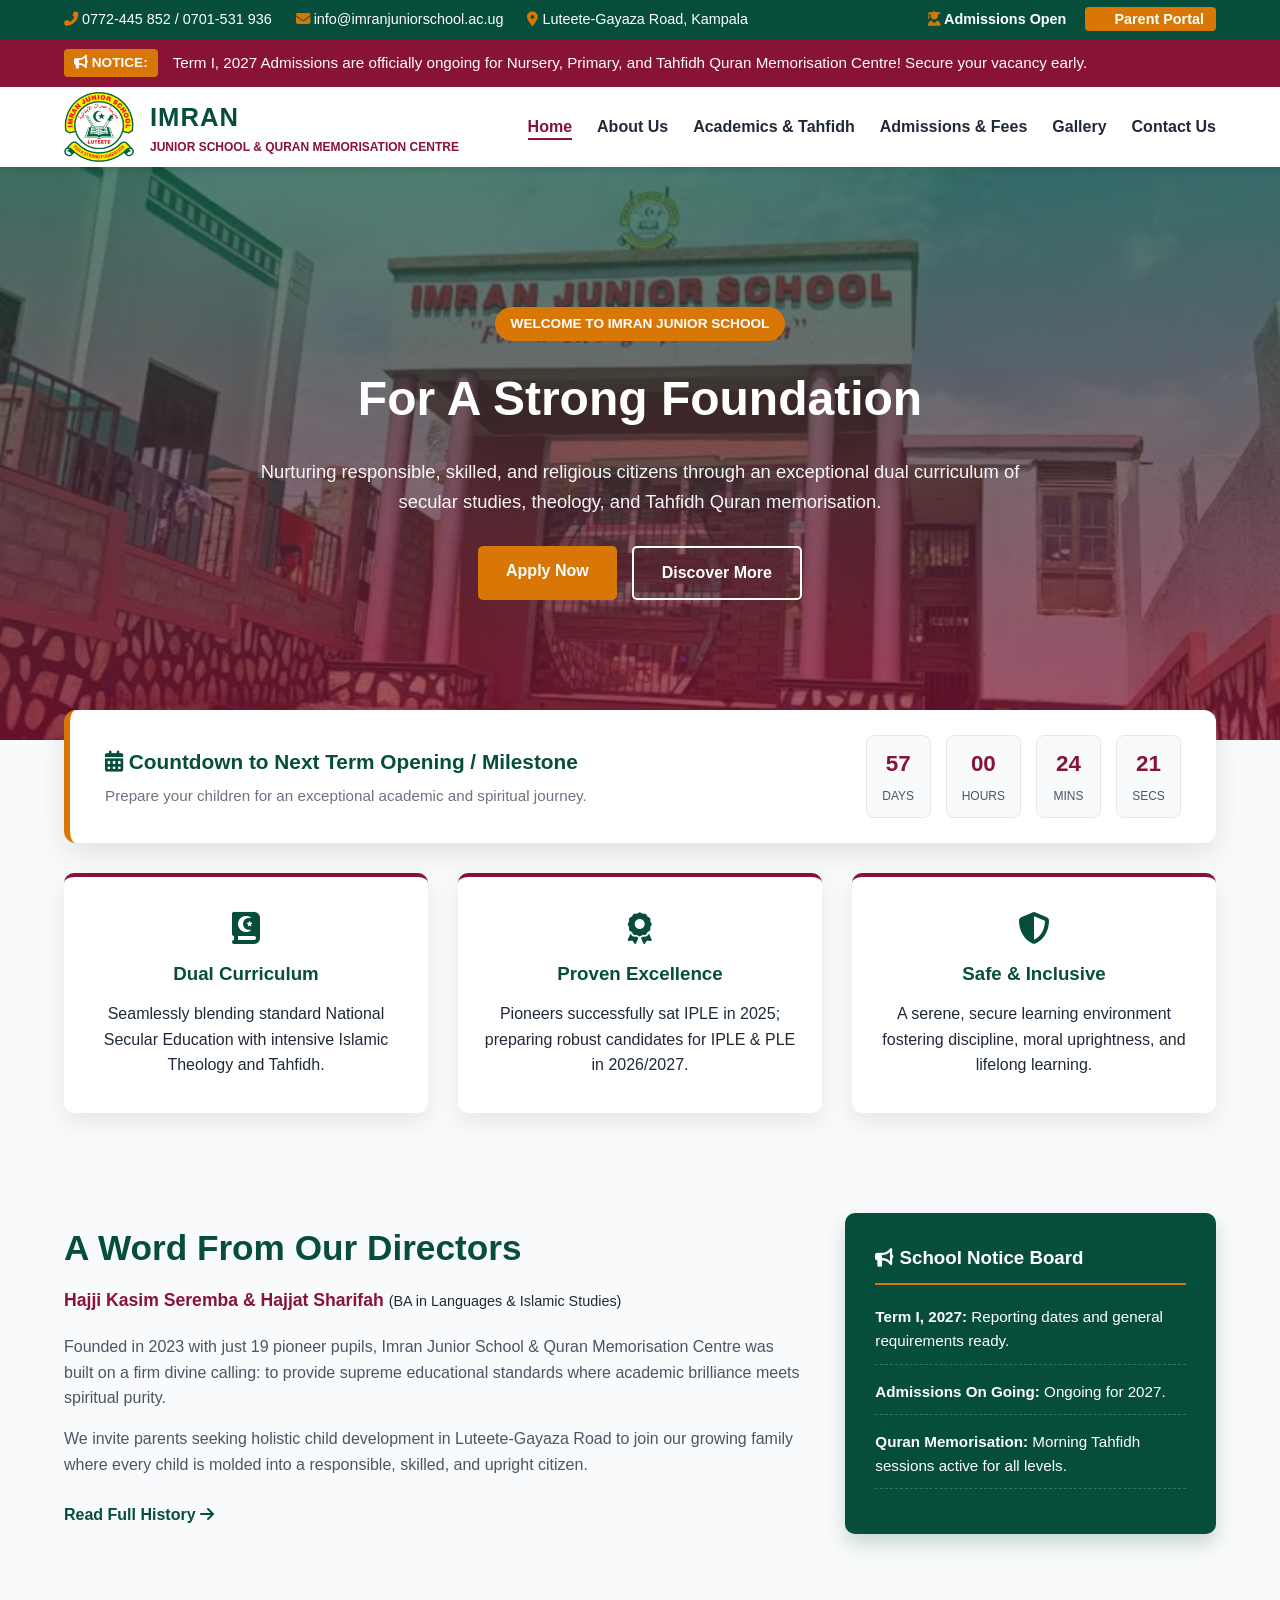
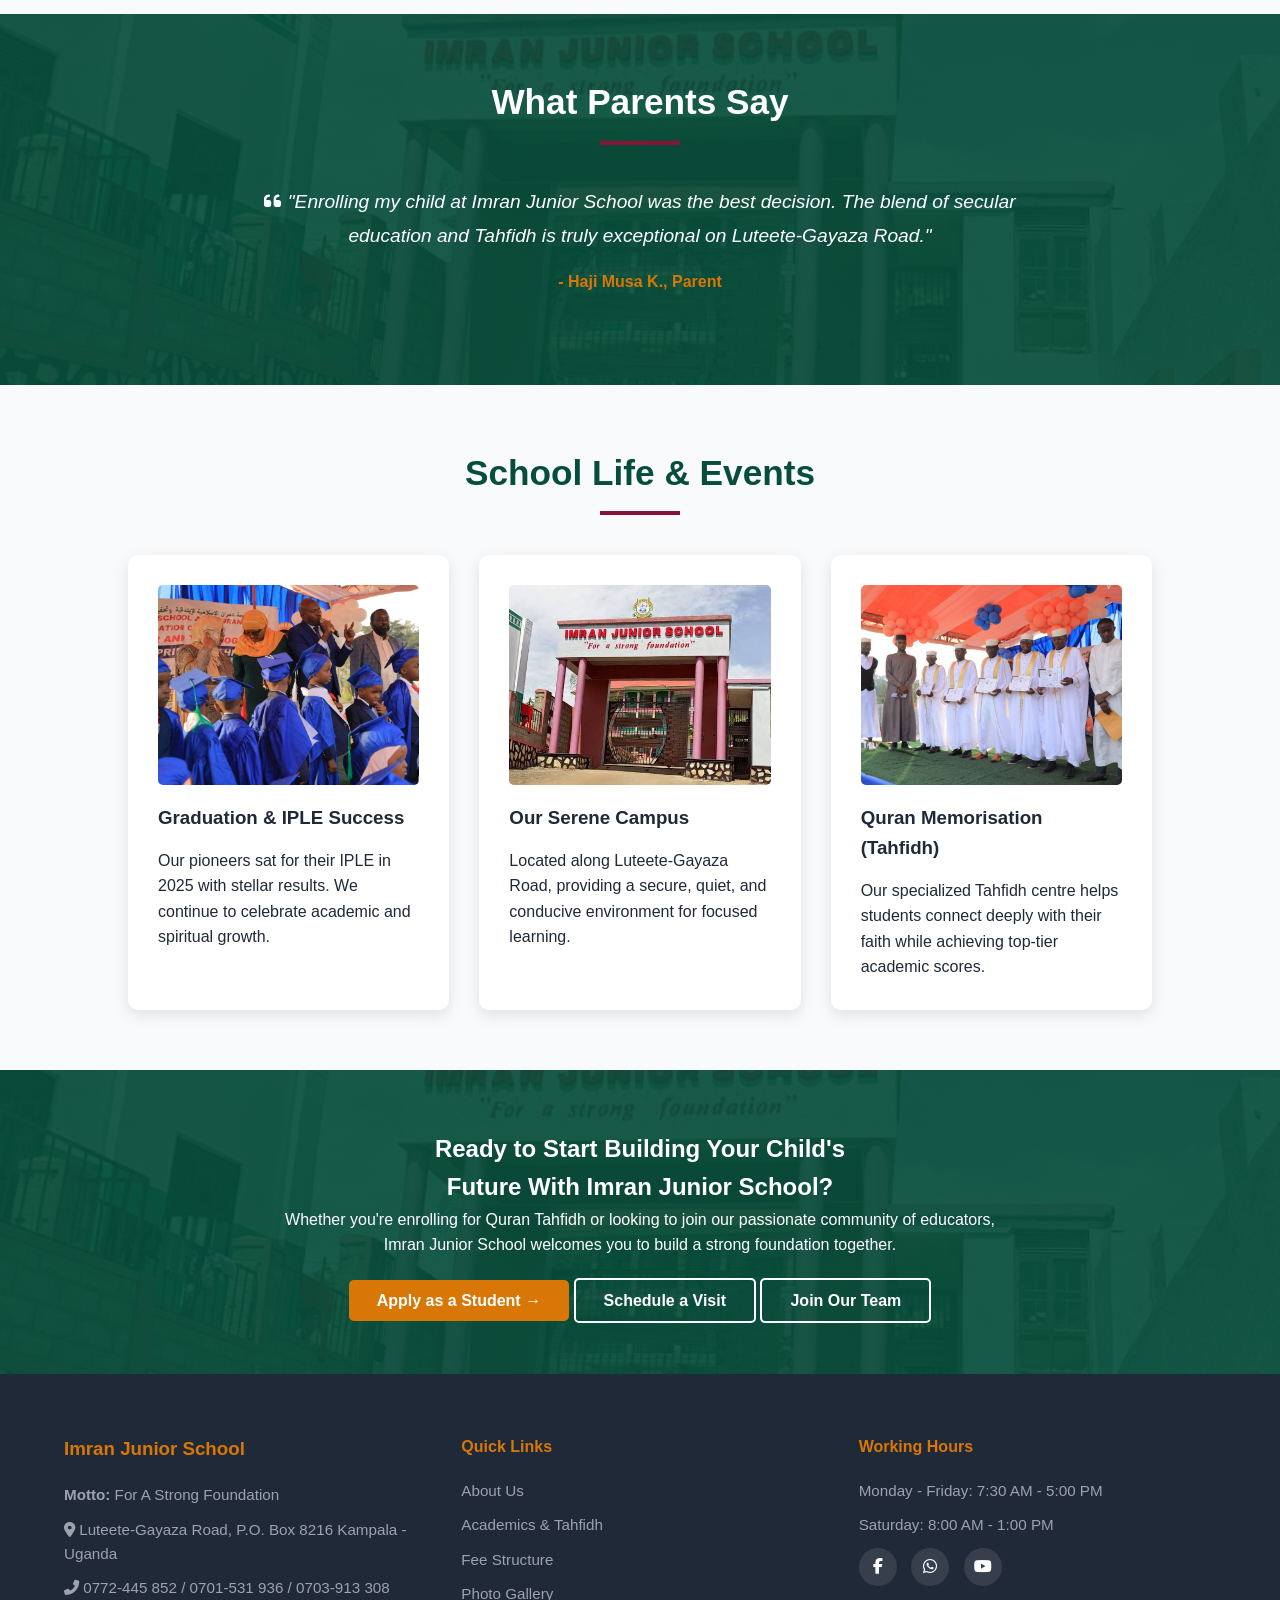
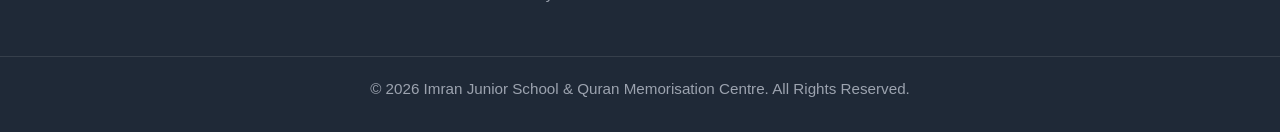
==== commit 4069c773: "Add files via upload" ====
--- a/index.html
+++ b/index.html
@@ -9,20 +9,20 @@
     <meta name="description" content="Imran Junior School & Quran Memorisation Centre along Luteete-Gayaza Road provides an exceptional dual curriculum blending national secular primary education, Islamic theology, and Tahfidh Quran memorisation.">
     <meta name="keywords" content="Imran Junior School, dual curriculum schools Uganda, Quran memorisation centre Kampala, Tahfidh school Luteete Gayaza Road, primary schools in Uganda, Islamic and secular education">
     <meta name="author" content="Imran Junior School">
-    <link rel="canonical" href="https://imranjuniorschool.ac.ug/">
+    <link rel="canonical" href="https://imranjuniorschool.com/">
 
     <!-- Open Graph / Social Media Meta Tags (Facebook, WhatsApp, LinkedIn, Instagram) -->
     <meta property="og:type" content="website">
-    <meta property="og:url" content="https://imranjuniorschool.ac.ug/">
+    <meta property="og:url" content="https://imranjuniorschool.com/">
     <meta property="og:title" content="Imran Junior School & Quran Memorisation Centre">
     <meta property="og:description" content="Discover excellence in dual curriculum education—blending secular primary studies with intensive Tahfidh Quran memorisation along Luteete-Gayaza Road.">
-    <meta property="og:image" content="https://imranjuniorschool.ac.ug/images/Entrance.jpeg">
+    <meta property="og:image" content="https://imranjuniorschool.com/images/Entrance.jpeg">
 
     <!-- Twitter / X Card Meta Tags -->
     <meta name="twitter:card" content="summary_large_image">
     <meta name="twitter:title" content="Imran Junior School & Quran Memorisation Centre">
     <meta name="twitter:description" content="Nurturing responsible, skilled, and religious citizens through an exceptional dual curriculum of secular and religious studies.">
-    <meta name="twitter:image" content="https://imranjuniorschool.ac.ug/images/Entrance.jpeg">
+    <meta name="twitter:image" content="https://imranjuniorschool.com/images/Entrance.jpeg">
 
     <link rel="icon" type="image/png" href="images/icon.png">
     <link rel="stylesheet" href="style.css">
@@ -251,6 +251,6 @@
         </div>
     </footer>
 
-    <script src="script.js"></script>
+    <script src="script.js" defer></script>
 </body>
 </html>
--- a/style.css
+++ b/style.css
@@ -13,7 +13,8 @@
     margin: 0;
     padding: 0;
     box-sizing: border-box;
-    font-family: 'Segoe UI', Tahoma, Geneva, Verdana, sans-serif;
+    scroll-behavior: smooth;
+    font-family: Arial, 'Segoe UI', Tahoma, Geneva, Verdana, sans-serif;
 }
 
 /* Enable global smooth scrolling */
@@ -68,43 +69,6 @@
     background: var(--accent);
     padding: 4px 12px;
     border-radius: 4px;
-}
-
-.portal-btn i{
-    color: white;
-}
-
-/* Live Announcement Ticker Styles */
-.announcement-ticker {
-    background: var(--secondary);
-    color: var(--white);
-    padding: 10px 0;
-    overflow: hidden;
-    font-size: 0.95rem;
-}
-
-.ticker-flex {
-    display: flex;
-    align-items: center;
-    gap: 15px;
-}
-
- .ticker-badge {
-    background: var(--accent);
-    padding: 3px 10px;
-    border-radius: 4px;
-    font-weight: 700;
-    font-size: 0.85rem;
-    white-space: nowrap;
-}
-.ticker-text p {
-    white-space: nowrap;
-    animation: tickerScroll 20s linear infinite;
-}
-
-@keyframes tickerScroll {
-    0% { transform: translateX(100%); }
-    100% { transform: translateX(-100%); }
 }
 
 /* Header & Navbar */
@@ -297,6 +261,41 @@
 .btn-secondary:hover {
     background: var(--white);
     color: var(--primary);
+}
+
+
+/* Live Announcement Ticker Styles */
+.announcement-ticker {
+    background: var(--secondary);
+    color: var(--white);
+    padding: 10px 0;
+    overflow: hidden;
+    font-size: 0.95rem;
+}
+
+.ticker-flex {
+    display: flex;
+    align-items: center;
+    gap: 15px;
+}
+
+.ticker-badge {
+    background: var(--accent);
+    padding: 3px 10px;
+    border-radius: 4px;
+    font-weight: 700;
+    font-size: 0.85rem;
+    white-space: nowrap;
+}
+
+.ticker-text p {
+    white-space: nowrap;
+    animation: tickerScroll 20s linear infinite;
+}
+
+@keyframes tickerScroll {
+    0% { transform: translateX(100%); }
+    100% { transform: translateX(-100%); }
 }
 
 /* Countdown Section Styles */
@@ -714,10 +713,11 @@
     ABOUT US PAGE ENHANCEMENTS & STYLES
    ========================================================== */
 .page-banner {
-    background: linear-gradient(rgba(6, 78, 59, 0.9), rgba(136, 19, 55, 0.9)), url('images/Domitory.webp') center/cover no-repeat;
+    background: linear-gradient(rgba(8, 8, 8, 0.6) 10%,rgba(0, 17, 15, 0.745) ), url('images/371A2172.JPG') center/cover no-repeat;
     color: var(--white);
     text-align: center;
     padding: 80px 20px;
+    min-height: 540px;
 }
 
 .page-banner h2 {
@@ -1012,6 +1012,13 @@
     }
 }
 
+.page-banner-ac {
+    background: linear-gradient(rgba(8, 8, 8, 0.6) 10%,rgba(0, 17, 15, 0.745) ), url('images/371A2992.JPG') center/cover no-repeat;
+    color: var(--white);
+    text-align: center;
+    padding: 80px 20px;
+    min-height: 540px;
+}
 .academics-container {
     padding: 60px 0;
 }
@@ -1112,6 +1119,11 @@
 }
 
 /*Admissions page*/
+.page-banner-adM{
+    background: linear-gradient(rgba(8, 8, 8, 0.6) 10%,rgba(0, 17, 15, 0.745) ), url('images/371A2174.JPG') center/cover no-repeat;
+    color: var(--white);
+}
+
 .fees-container {
     padding: 60px 0;
 }
@@ -1266,7 +1278,10 @@
 /* ==========================================================
    GALLERY LIGHTBOX MODAL STYLES
    ========================================================== */
-
+.page-banner-gallery{
+    background: linear-gradient(rgba(8, 8, 8, 0.6) 10%,rgba(0, 17, 15, 0.745) ), url('images/371A2044.JPG') center/cover no-repeat;
+    color: var(--white);
+}
 .gallery-item {
     cursor: pointer;
 }
@@ -1345,6 +1360,7 @@
 
 .gallery-container {
     padding: 60px 0;
+    min-height: 540px;
 }
 
 .filter-buttons {
@@ -1418,6 +1434,9 @@
 }
 
 /* Contact page*/
+.contact-pg-bg-img{
+    background: linear-gradient(rgba(8, 8, 8, 0.6) 10%,rgba(0, 17, 15, 0.745) ), url('images/371A2991.JPG.jpeg') center/cover no-repeat;
+}
 .contact-container {
     padding: 60px 0;
 }
@@ -1503,6 +1522,9 @@
 .contact-form-box textarea:focus {
     border-color: var(--primary);
 }
+.hidden{
+    display: none;
+}
 
 .success-message {
     margin-top: 20px;
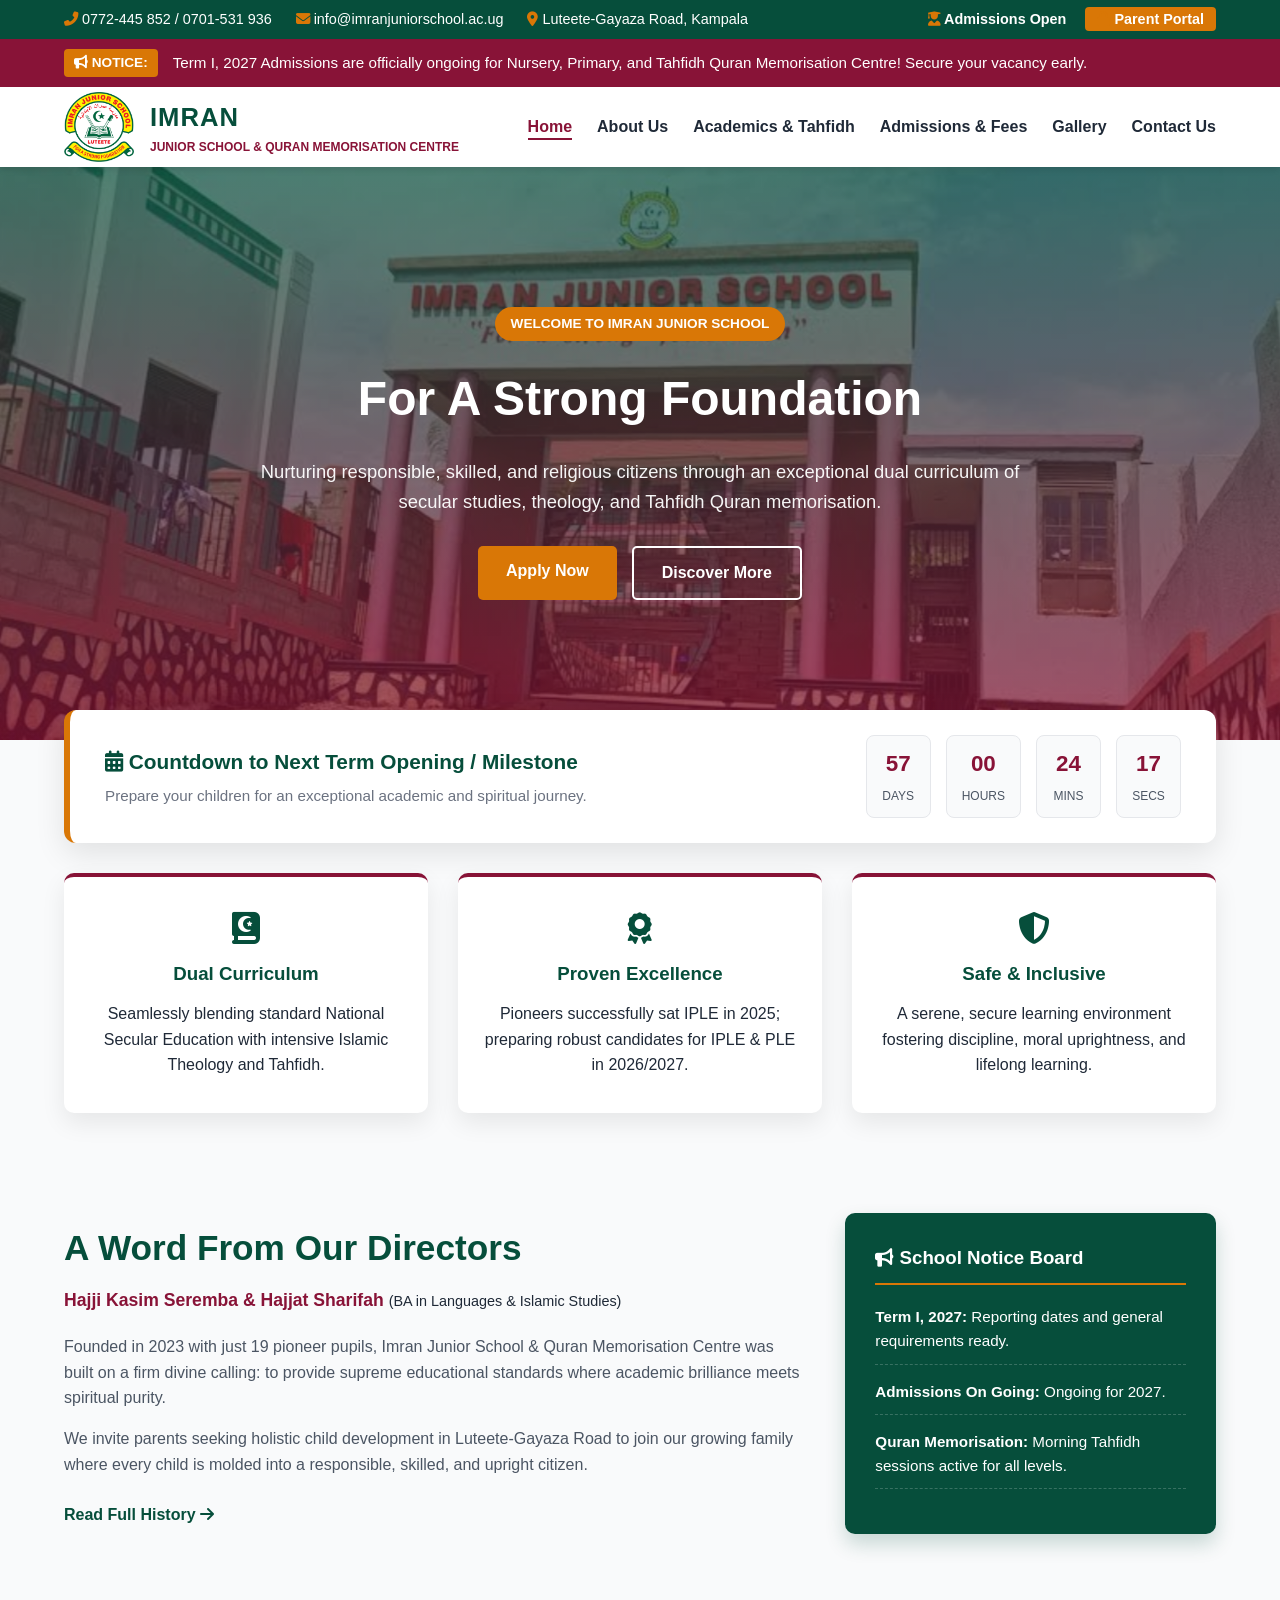
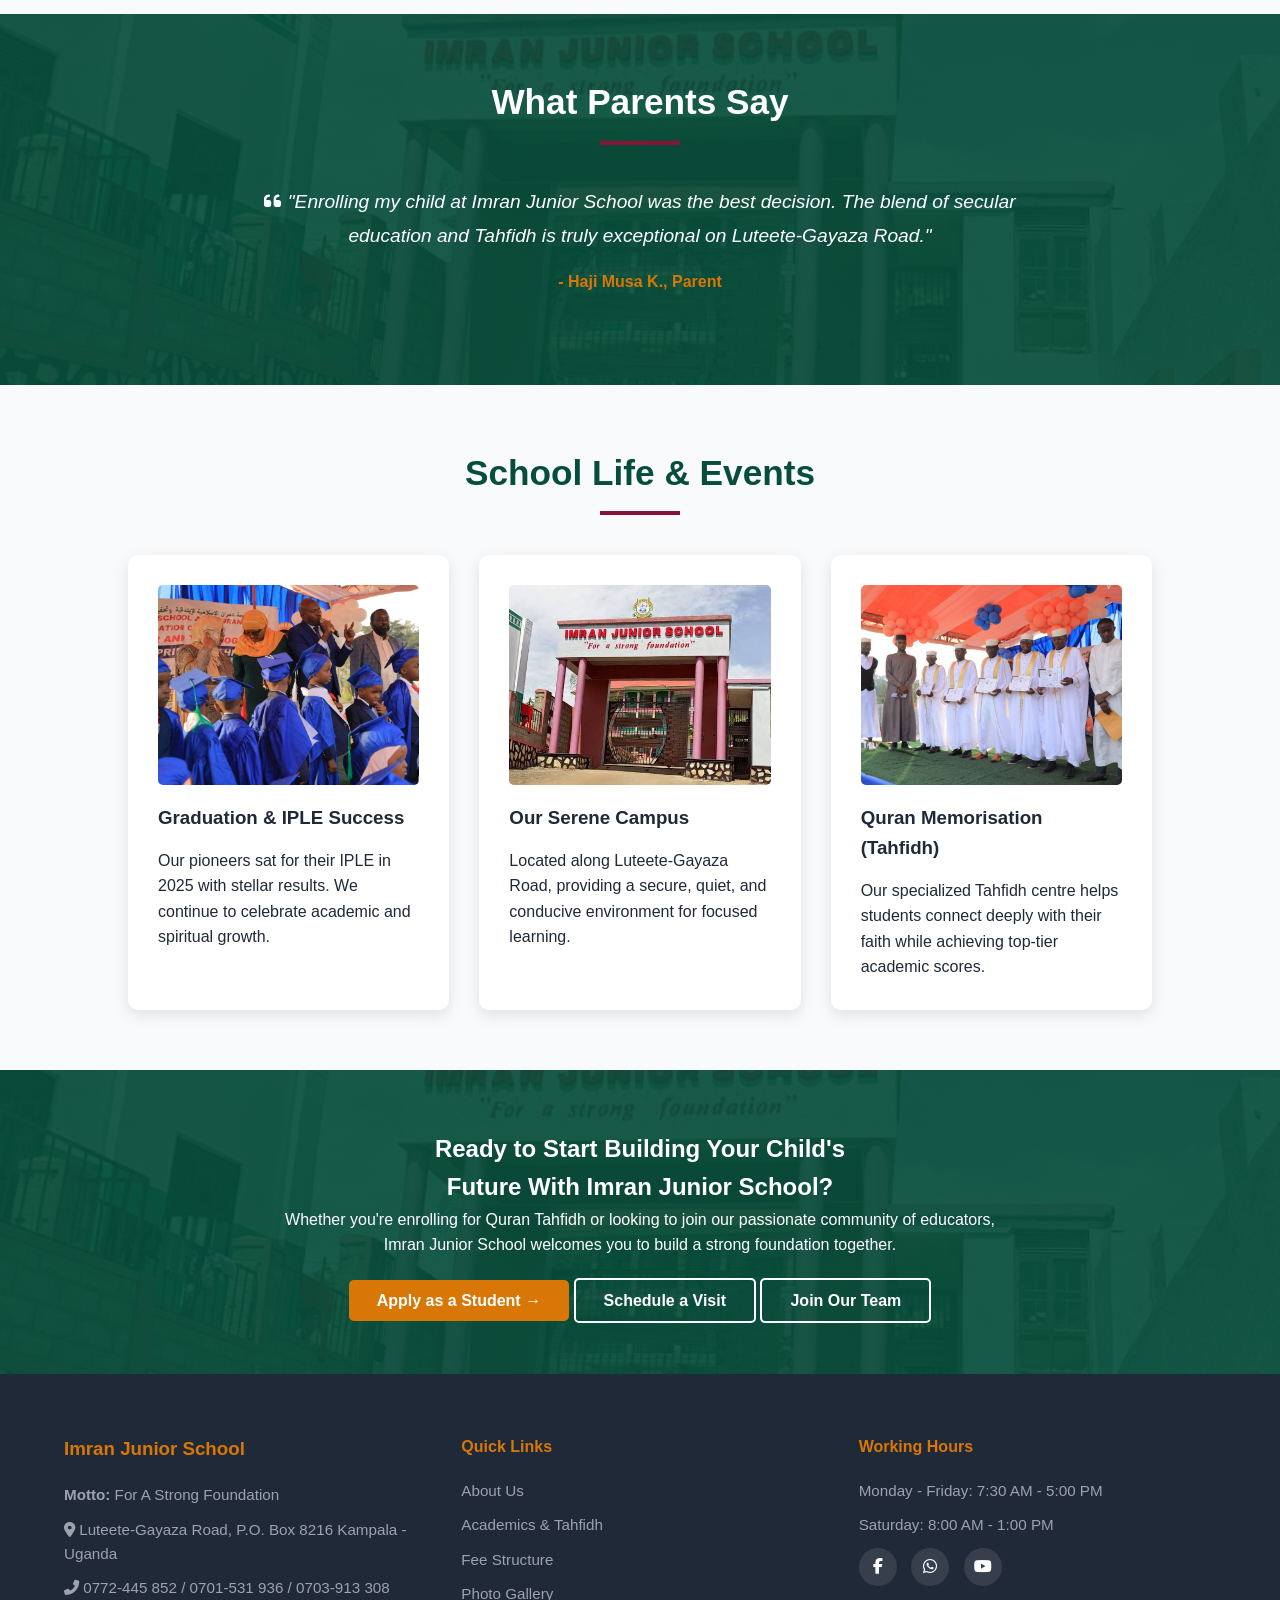
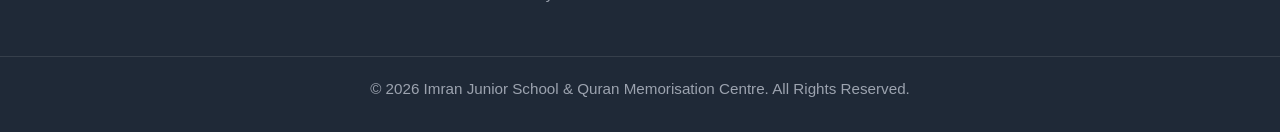
==== commit 610b0025: "Add files via upload" ====
--- a/index.html
+++ b/index.html
@@ -24,6 +24,7 @@
     <meta name="twitter:description" content="Nurturing responsible, skilled, and religious citizens through an exceptional dual curriculum of secular and religious studies.">
     <meta name="twitter:image" content="https://imranjuniorschool.com/images/Entrance.jpeg">
 
+    <!-- style sheets and favicon -->
     <link rel="icon" type="image/png" href="images/icon.png">
     <link rel="stylesheet" href="style.css">
     <link rel="stylesheet" href="https://cdnjs.cloudflare.com/ajax/libs/font-awesome/6.4.0/css/all.min.css">
--- a/style.css
+++ b/style.css
@@ -232,6 +232,11 @@
 @media (max-width:668px){
     .action-btns{
         font-size: 0.7rem;
+        display: flex;
+        flex-direction: column;
+        gap: 20px;
+        width: 45%;
+        margin: 18px auto;
     }
 }
 
@@ -713,7 +718,7 @@
     ABOUT US PAGE ENHANCEMENTS & STYLES
    ========================================================== */
 .page-banner {
-    background: linear-gradient(rgba(8, 8, 8, 0.6) 10%,rgba(0, 17, 15, 0.745) ), url('images/371A2172.JPG') center/cover no-repeat;
+    background: linear-gradient(rgba(6, 78, 59, 0.5), rgba(136, 19, 55, 0.5)), url('images/371A2172.JPG') center/cover no-repeat;
     color: var(--white);
     text-align: center;
     padding: 80px 20px;
@@ -1013,7 +1018,7 @@
 }
 
 .page-banner-ac {
-    background: linear-gradient(rgba(8, 8, 8, 0.6) 10%,rgba(0, 17, 15, 0.745) ), url('images/371A2992.JPG') center/cover no-repeat;
+    background: linear-gradient(rgba(6, 78, 59, 0.5), rgba(136, 19, 55, 0.5)), url('images/371A2992.JPG') center/cover no-repeat;
     color: var(--white);
     text-align: center;
     padding: 80px 20px;
@@ -1120,7 +1125,7 @@
 
 /*Admissions page*/
 .page-banner-adM{
-    background: linear-gradient(rgba(8, 8, 8, 0.6) 10%,rgba(0, 17, 15, 0.745) ), url('images/371A2174.JPG') center/cover no-repeat;
+    background: linear-gradient(rgba(6, 78, 59, 0.5), rgba(136, 19, 55, 0.5)), url('images/371A2174.JPG') center/cover no-repeat;
     color: var(--white);
 }
 
@@ -1279,7 +1284,7 @@
    GALLERY LIGHTBOX MODAL STYLES
    ========================================================== */
 .page-banner-gallery{
-    background: linear-gradient(rgba(8, 8, 8, 0.6) 10%,rgba(0, 17, 15, 0.745) ), url('images/371A2044.JPG') center/cover no-repeat;
+    background: linear-gradient(rgba(6, 78, 59, 0.5), rgba(136, 19, 55, 0.5)), url('images/371A2044.JPG') center/cover no-repeat;
     color: var(--white);
 }
 .gallery-item {
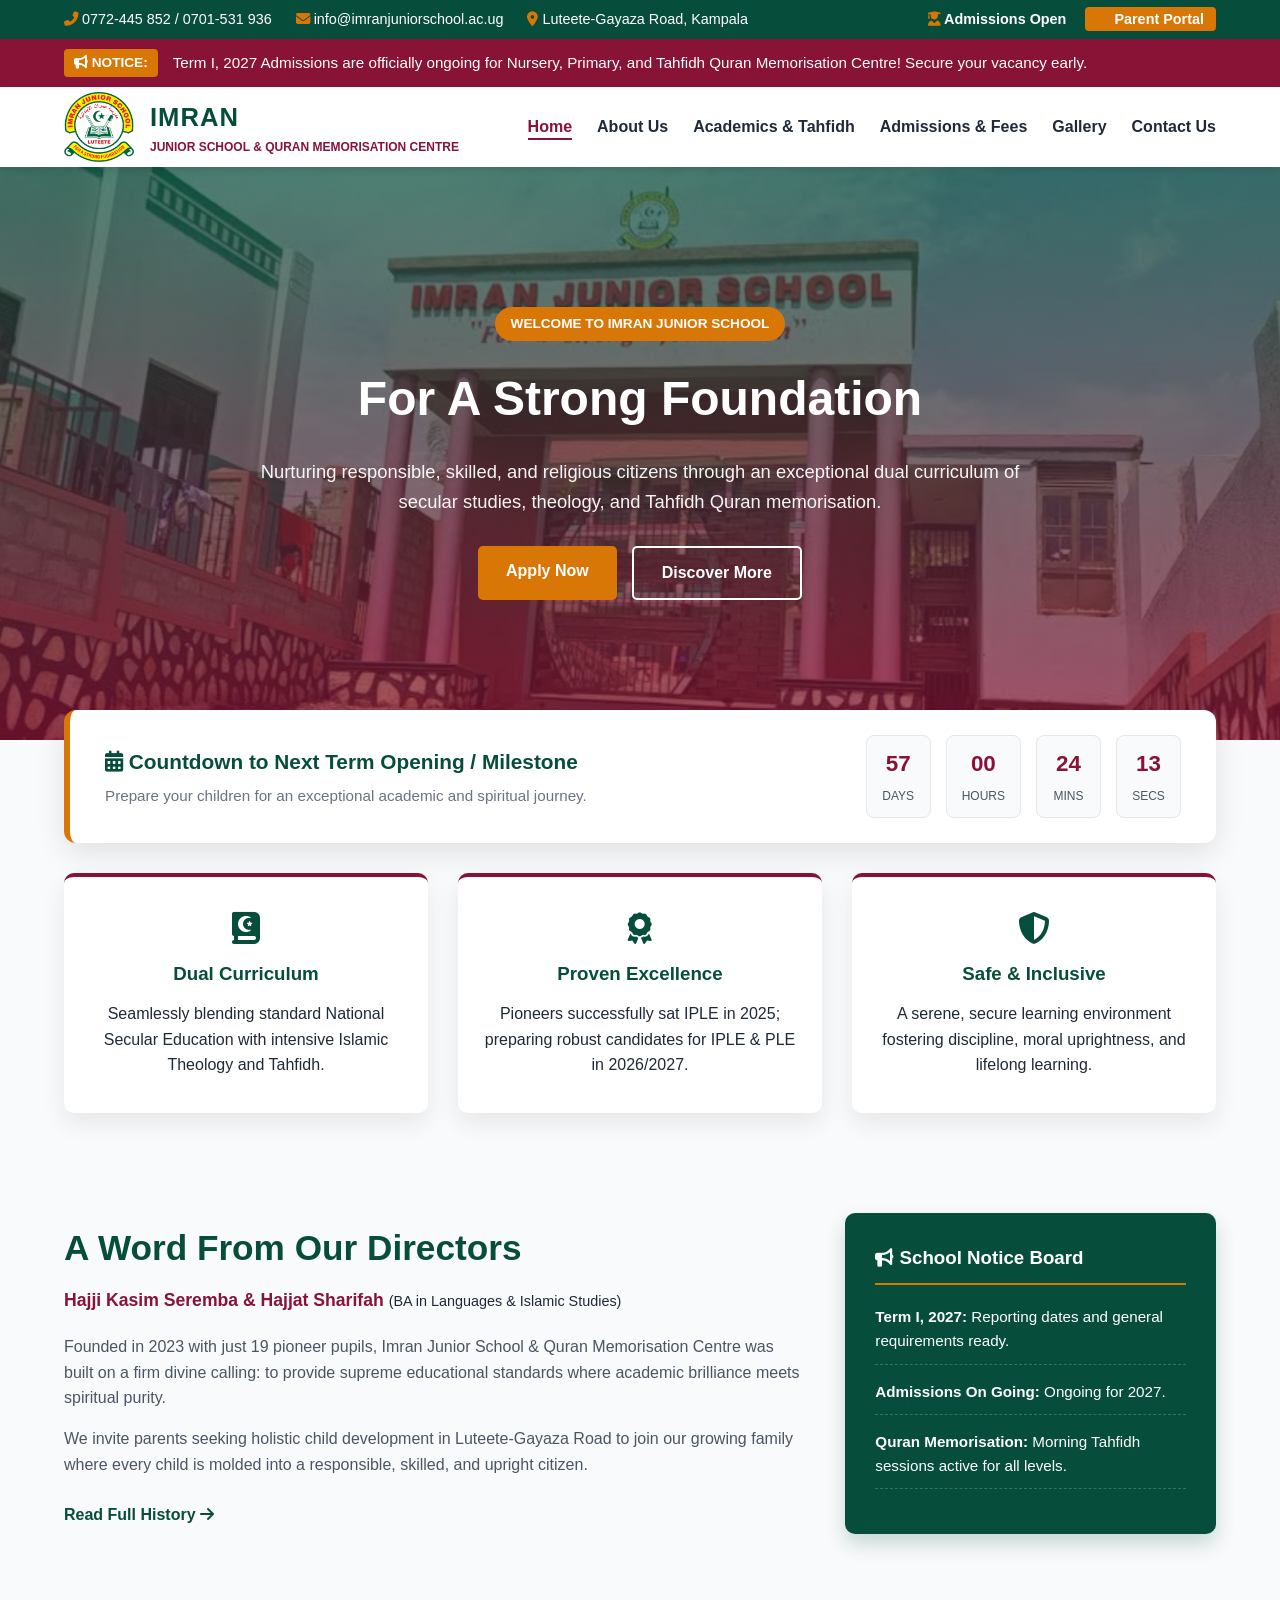
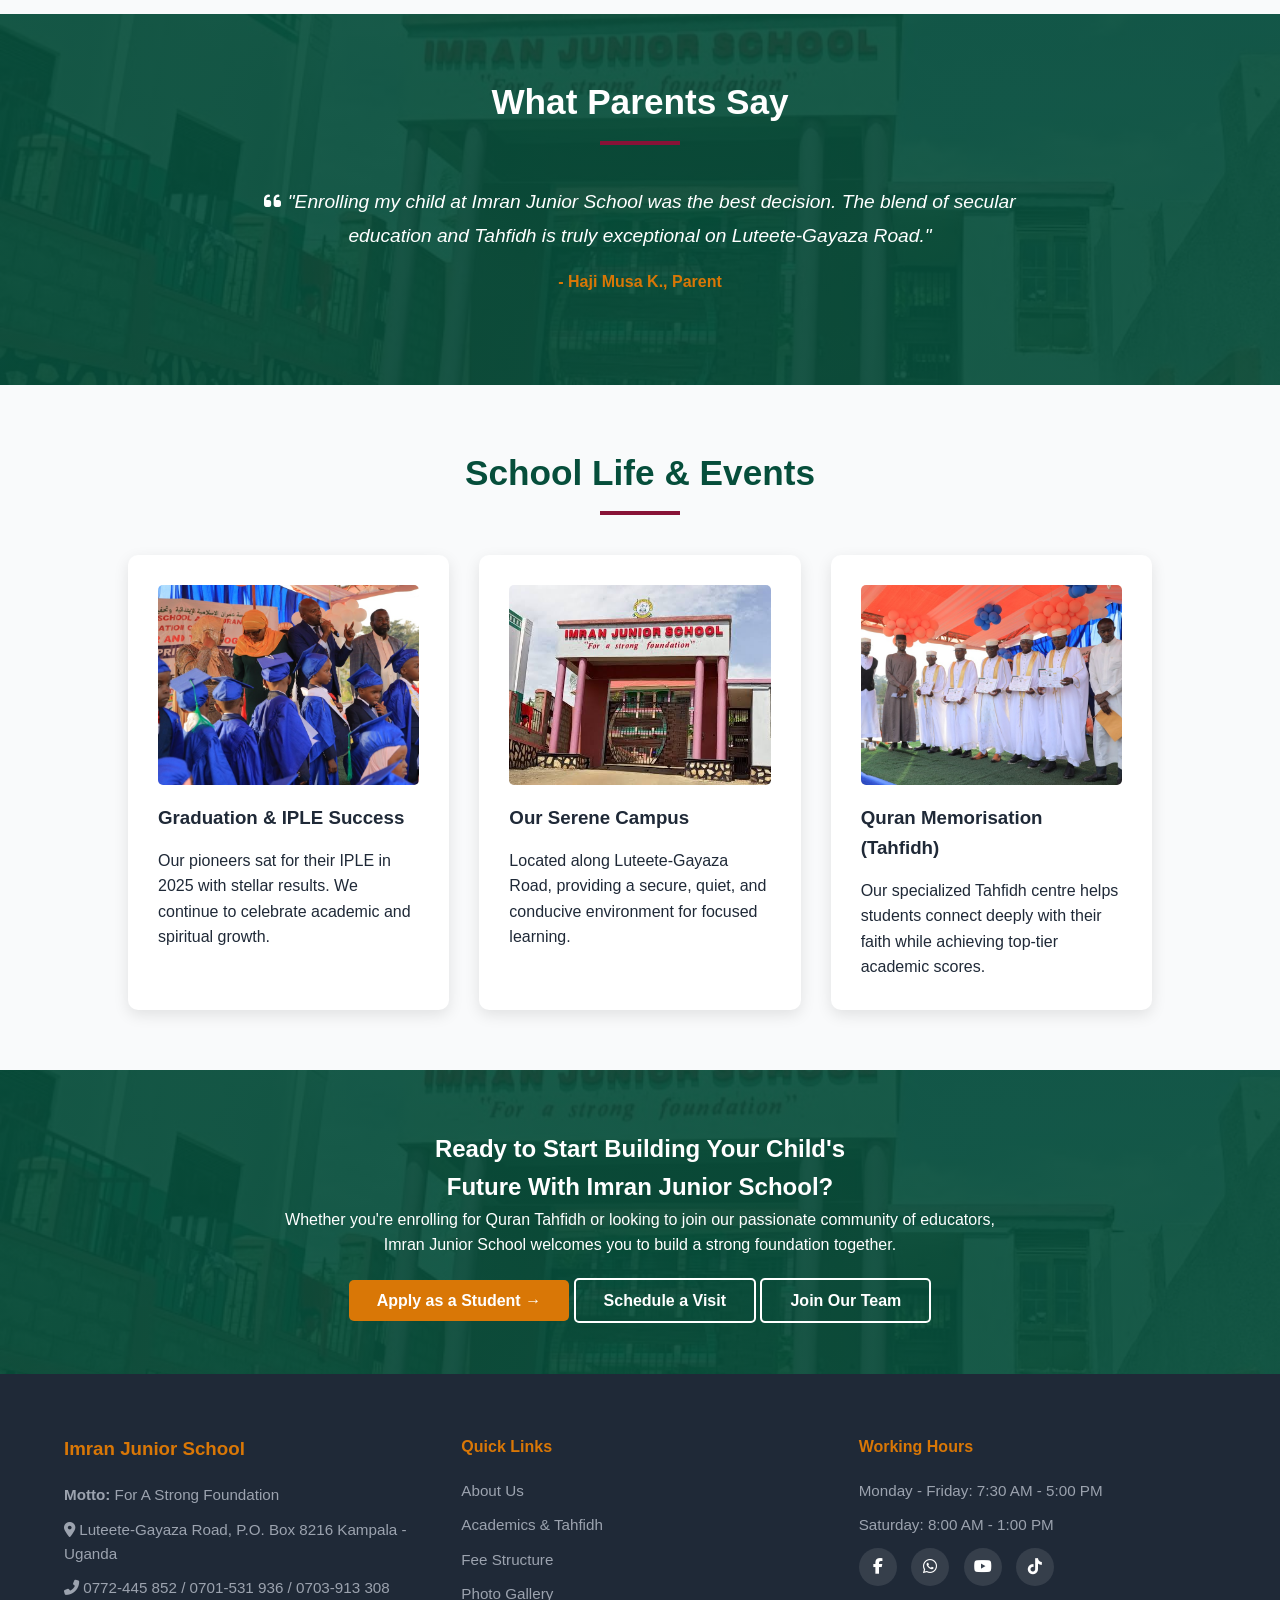
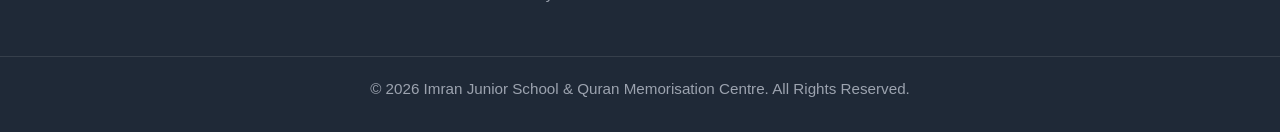
==== commit e150eacc: "Update index.html" ====
--- a/index.html
+++ b/index.html
@@ -241,9 +241,10 @@
                 <p>Monday - Friday: 7:30 AM - 5:00 PM</p>
                 <p>Saturday: 8:00 AM - 1:00 PM</p>
                 <div class="social-icons">
-                    <a href="#"><i class="fab fa-facebook-f"></i></a>
-                    <a href="#"><i class="fab fa-whatsapp"></i></a>
-                    <a href="#"><i class="fab fa-youtube"></i></a>
+                    <a href="https://www.facebook.com/ImranIslamicPrimarySchool/"><i class="fab fa-facebook-f"></i></a>
+                    <a href=""><i class="fab fa-whatsapp"></i></a>
+                    <a href="https://www.youtube.com/watch?v=MTnT7qrPv1w"><i class="fab fa-youtube"></i></a>
+                    <a href="https://www.tiktok.com/discover/imran-junior-school-gayaza-luteete"><i class="fab fa-tiktok"></i></a>
                 </div>
             </div>
         </div>
@@ -254,4 +255,4 @@
 
     <script src="script.js" defer></script>
 </body>
-</html>+</html>
--- a/style.css
+++ b/style.css
@@ -722,7 +722,7 @@
     color: var(--white);
     text-align: center;
     padding: 80px 20px;
-    min-height: 540px;
+    min-height: 400px;
 }
 
 .page-banner h2 {
@@ -1545,4 +1545,4 @@
     .contact-grid {
         grid-template-columns: 1fr;
     }
-}+}
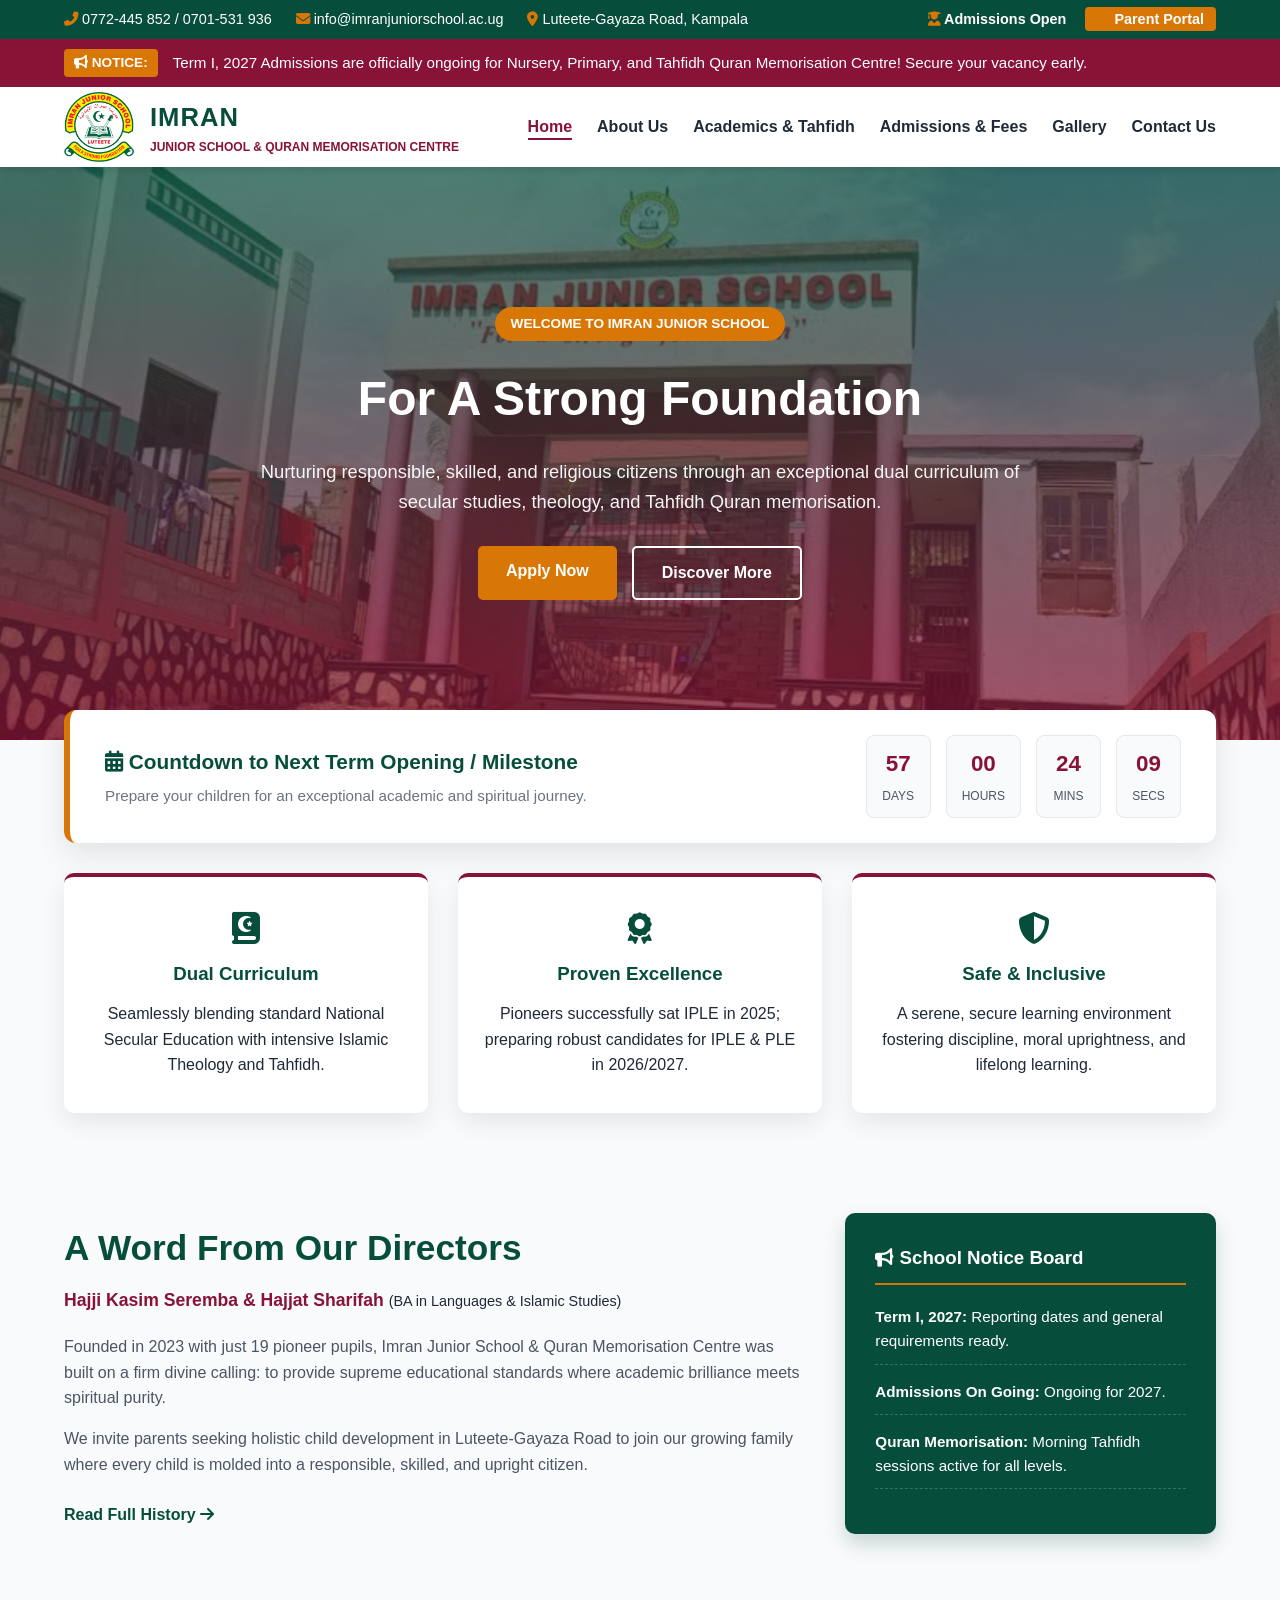
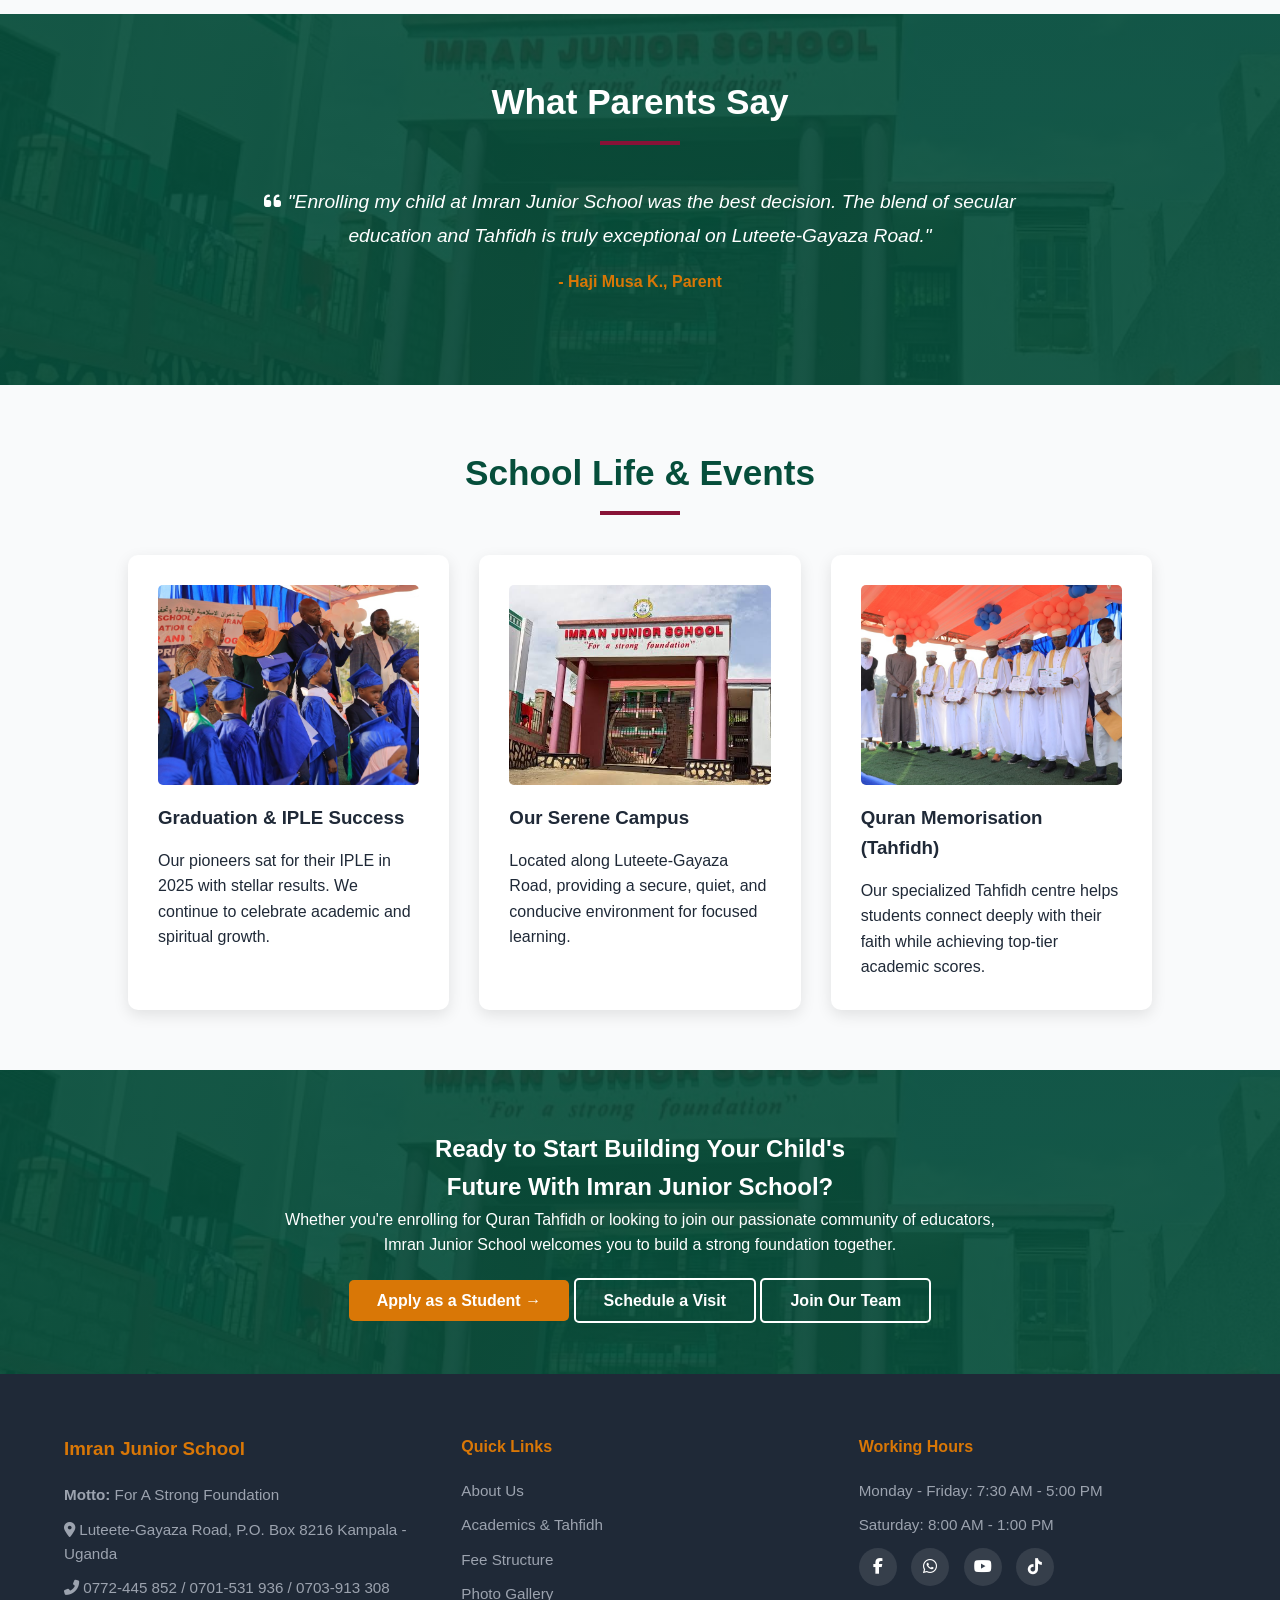
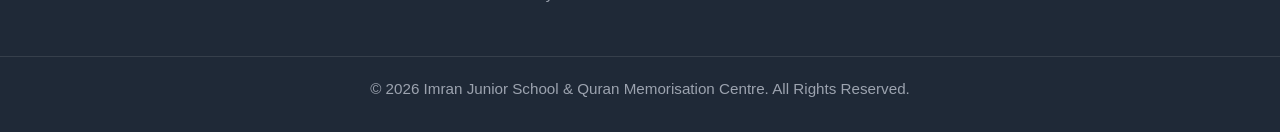
==== commit 607d7e82: "Update index.html" ====
--- a/index.html
+++ b/index.html
@@ -3,9 +3,9 @@
 <head>
     <meta charset="UTF-8">
     <meta name="viewport" content="width=device-width, initial-scale=1.0">
-    
+
     <!-- Comprehensive SEO Meta Tags -->
-    <title>Imran Junior School & Quran Memorisation Centre | Home</title>
+    <title>Home | Imran Junior School & Quran Memorisation Centre | Dual Curriculum School in Luteete, Gayaza</title>
     <meta name="description" content="Imran Junior School & Quran Memorisation Centre along Luteete-Gayaza Road provides an exceptional dual curriculum blending national secular primary education, Islamic theology, and Tahfidh Quran memorisation.">
     <meta name="keywords" content="Imran Junior School, dual curriculum schools Uganda, Quran memorisation centre Kampala, Tahfidh school Luteete Gayaza Road, primary schools in Uganda, Islamic and secular education">
     <meta name="author" content="Imran Junior School">
@@ -25,9 +25,37 @@
     <meta name="twitter:image" content="https://imranjuniorschool.com/images/Entrance.jpeg">
 
     <!-- style sheets and favicon -->
-    <link rel="icon" type="image/png" href="images/icon.png">
+    <link rel="icon" type="image/png" size="144x144" href="images/icon.png">
+    <link rel="apple-touch-icon" sizes="180x180" href="images/icon.png">
     <link rel="stylesheet" href="style.css">
     <link rel="stylesheet" href="https://cdnjs.cloudflare.com/ajax/libs/font-awesome/6.4.0/css/all.min.css">
+
+    <script type="application/ld+json">
+        {
+        "@context": "https://schema.org",
+        "@graph": [
+            {
+            "@type": "WebSite",
+            "name": "Imran Junior School",
+            "url": "https://imranjuniorschool.com"
+            },
+            {
+            "@type": "School",
+            "name": "Imran Junior School & Quran Memorisation Centre",
+            "url": "https://imranjuniorschool.com",
+            "logo": "images/icon.png",
+            "description": "A dual curriculum nursery and primary school in Luteete-Gayaza Road, Kampala blending Ugandan secular studies with Islamic theology and Quran memorisation.",
+            "address": {
+                "@type": "PostalAddress",
+                "streetAddress": "Luteete-Gayaza Road",
+                "addressLocality": "Kampala",
+                "addressCountry": "UG"
+            },
+            "telephone": "+256772445852"
+            }
+        ]
+        }
+    </script>
 </head>
 <body>
     <!-- Top Bar -->
